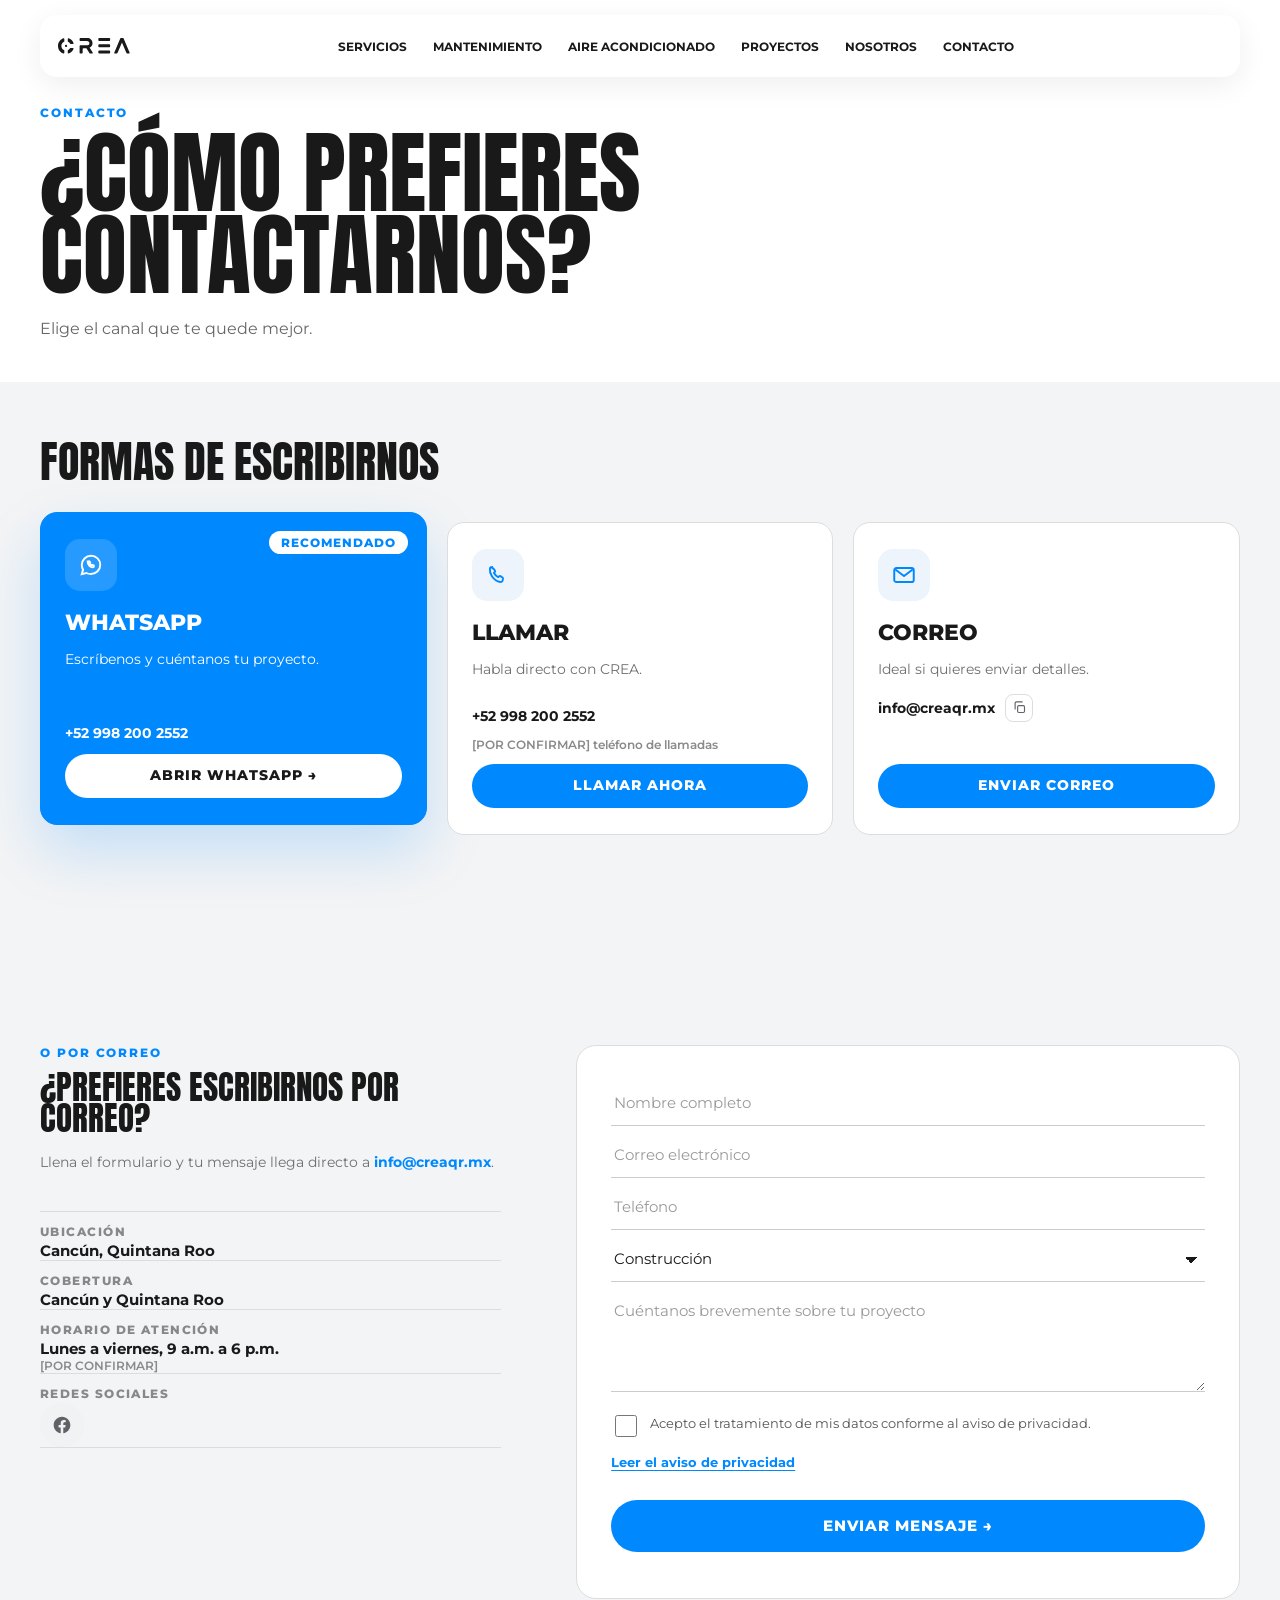
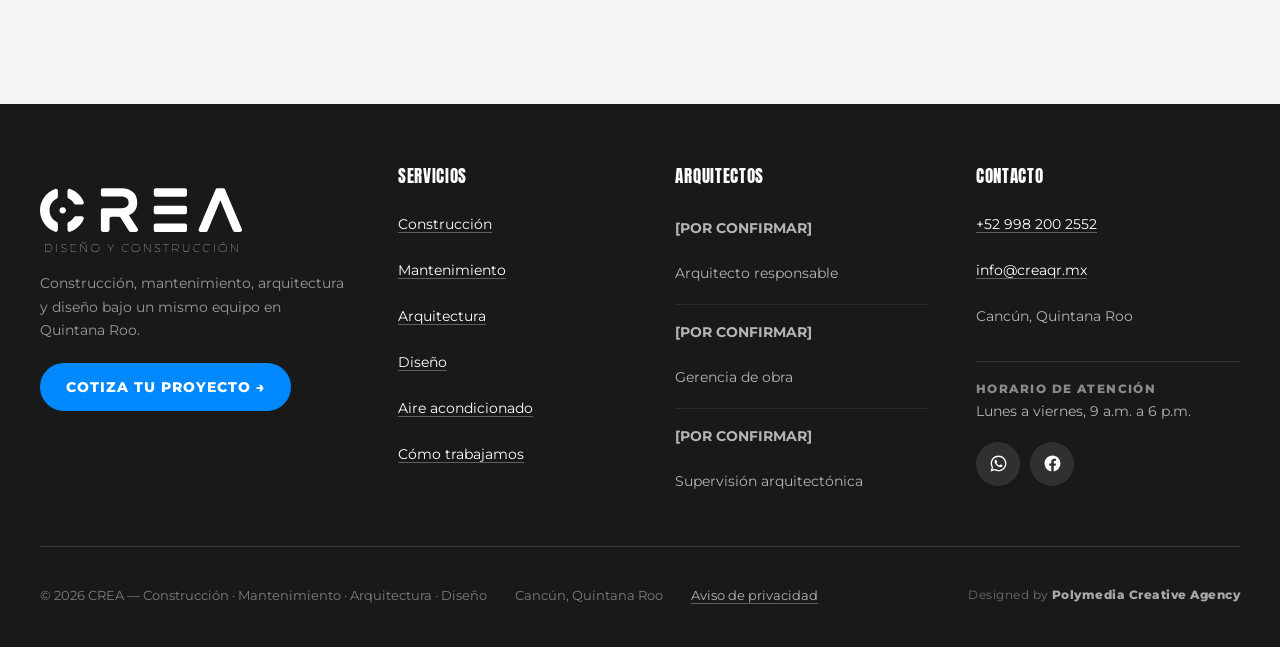
==== contacto/index.html @ 177ae493 "feat: agregar pagina de instalacion de aire acondicionado" ====
<!doctype html>
<html lang="es">
<head>
<meta charset="utf-8">
<meta name="viewport" content="width=device-width,initial-scale=1">
<title>Contacto y cotización | CREA — Cancún, Quintana Roo</title>
<meta name="description" content="Cotiza tu proyecto con CREA en Cancún, Quintana Roo. Escríbenos por WhatsApp, llámanos, mándanos un correo o llena el formulario: construcción, mantenimiento, arquitectura y diseño.">
<link rel="canonical" href="https://creaqr.mx/contacto/">
<meta name="theme-color" content="#0088ff">

<meta property="og:type" content="website">
<meta property="og:locale" content="es_MX">
<meta property="og:site_name" content="CREA">
<meta property="og:url" content="https://creaqr.mx/contacto/">
<meta property="og:title" content="Contacto y cotización | CREA">
<meta property="og:description" content="Escríbenos por WhatsApp, llámanos o mándanos un correo y cotiza tu proyecto en Cancún, Quintana Roo.">
<meta property="og:image" content="https://creaqr.mx/assets/img/og-crea.jpg">
<meta property="og:image:width" content="1200">
<meta property="og:image:height" content="630">
<meta property="og:image:alt" content="Obra ejecutada por CREA en Cancún, Quintana Roo">
<meta name="twitter:card" content="summary_large_image">

<link rel="preconnect" href="https://fonts.googleapis.com">
<link rel="preconnect" href="https://fonts.gstatic.com" crossorigin>
<link rel="stylesheet" href="https://fonts.googleapis.com/css2?family=Montserrat:wght@400;500;600;700;800&family=Anton&display=swap">
<link rel="stylesheet" href="../css/styles.css">
<link rel="icon" href="../assets/Crea_logo_asset-02.svg" type="image/svg+xml">

<script type="application/ld+json">
{
  "@context": "https://schema.org",
  "@type": ["LocalBusiness", "GeneralContractor"],
  "name": "CREA",
  "description": "CREA: construcción, mantenimiento preventivo y correctivo, arquitectura y diseño en Cancún, Quintana Roo.",
  "url": "https://creaqr.mx/contacto/",
  "image": "https://creaqr.mx/assets/img/og-crea.jpg",
  "logo": "https://creaqr.mx/assets/Crea_logo_asset-01.svg",
  "telephone": "+529982002552",
  "email": "info@creaqr.mx",
  "address": {
    "@type": "PostalAddress",
    "addressLocality": "Cancún",
    "addressRegion": "Quintana Roo",
    "addressCountry": "MX"
  },
  "areaServed": [
    { "@type": "State", "name": "Quintana Roo" },
    { "@type": "Place", "name": "Cancún" }
  ],
  "contactPoint": [
    {
      "@type": "ContactPoint",
      "contactType": "sales",
      "telephone": "+529982002552",
      "email": "info@creaqr.mx",
      "availableLanguage": ["es", "en"],
      "areaServed": "MX"
    }
  ]
}
</script>
</head>
<body data-contacto class="page-contacto">

<a class="skip" href="#main">Saltar al contenido</a>

<header>
  <div class="container nav">
    <a class="logo" href="../index.html" aria-label="CREA — inicio">
      <img src="../assets/Crea_logo_asset-01-dark.svg" width="176" height="73" alt="CREA">
    </a>

    <nav class="navlinks" id="navlinks" aria-label="Principal">
      <a href="../index.html#servicios">Servicios</a>
      <a href="../index.html#mantenimiento">Mantenimiento</a>
      <a href="../instalacion-aire-acondicionado-cancun/">Aire acondicionado</a>
      <a href="../index.html#proyectos">Proyectos</a>
      <a href="../index.html#nosotros">Nosotros</a>
      <a href="./" aria-current="page">Contacto</a>
    </nav>

    <div class="nav-actions">
      <button type="button" class="nav-toggle" id="nav-toggle" aria-expanded="false" aria-controls="navlinks">
        <span class="sr-only">Abrir menú</span>
        <span class="nav-toggle-bar" aria-hidden="true"></span>
        <span class="nav-toggle-bar" aria-hidden="true"></span>
        <span class="nav-toggle-bar" aria-hidden="true"></span>
      </button>
    </div>
  </div>
</header>

<main id="main">

  <!-- ============ HERO DE CONTACTO ============ -->
  <section class="section contacto-hero">
    <div class="container contacto-hero-grid">
      <div>
        <div class="eyebrow">Contacto</div>
        <h1 class="display">¿Cómo prefieres contactarnos?</h1>
        <p class="contacto-lead">Elige el canal que te quede mejor.</p>
        <p class="servicio-box" data-servicio-box hidden>
          <span class="servicio-chip" data-servicio-label>Servicio: —</span>
        </p>
      </div>
    </div>
  </section>

  <!-- ============ 4 CANALES ============ -->
  <section class="section contacto-canales">
    <div class="container">
      <h2 class="display contacto-h2">Formas de escribirnos</h2>
      <div class="canales-grid">

        <article class="canal canal--destacado">
          <span class="canal-tag">Recomendado</span>
          <span class="canal-ico" aria-hidden="true">
            <svg viewBox="0 0 24 24" fill="none" stroke="currentColor" stroke-width="1.8" focusable="false"><path d="M12.04 3.5C7.3 3.5 3.5 7.3 3.5 12c0 1.6.42 3.1 1.16 4.4L3.5 20.5l4.2-1.1c1.25.68 2.15.9 4.34.9 4.7 0 8.5-3.8 8.5-8.5S16.75 3.5 12.04 3.5Z"/><path d="M9 9.5c0 2.5 2.5 4.5 4.5 4.5.6 0 1.2-.5 1.2-1.1 0-.2-.1-.4-.3-.5l-1.2-.6c-.2-.1-.4 0-.5.1l-.5.6c-.7-.3-1.3-.9-1.6-1.6l.6-.5c.1-.1.2-.3.1-.5l-.6-1.2c-.1-.2-.3-.3-.5-.3-.6 0-1.1.6-1.1 1.2Z"/></svg>
          </span>
          <h3 class="canal-title">WhatsApp</h3>
          <p class="canal-text">Escríbenos y cuéntanos tu proyecto.</p>
          <p class="canal-meta">+52 998 200 2552</p>
          <a class="btn white canal-btn" href="https://wa.me/5219982002552?text=Hola%2C%20me%20gustar%C3%ADa%20cotizar%20un%20proyecto%20con%20CREA." target="_blank" rel="noopener" data-contacto="whatsapp" data-wa data-track-canal>Abrir WhatsApp →</a>
        </article>

        <article class="canal">
          <span class="canal-ico" aria-hidden="true">
            <svg viewBox="0 0 24 24" fill="none" stroke="currentColor" stroke-width="1.8" focusable="false"><path d="M6.5 4.5c-1 0-1.9.7-2 1.7-.6 4.6 3.2 11 9.6 12.3.9.2 1.9-.4 2.1-1.3l.4-1.6c.1-.5-.1-1-.5-1.3l-1.8-1.2c-.4-.2-.9-.2-1.2.1l-.9.8c-1.6-.9-3-2.3-3.9-3.9l.8-.9c.3-.4.3-.8.1-1.2l-1.2-1.8c-.3-.4-.7-.6-1.2-.5Z"/></svg>
          </span>
          <h3 class="canal-title">Llamar</h3>
          <p class="canal-text">Habla directo con CREA.</p>
          <p class="canal-meta">+52 998 200 2552</p>
          <p class="canal-note">[POR CONFIRMAR] teléfono de llamadas</p>
          <a class="btn blue canal-btn" href="tel:+529982002552" data-contacto="llamar" data-track="contacto_llamar">Llamar ahora</a>
        </article>

        <article class="canal">
          <span class="canal-ico" aria-hidden="true">
            <svg viewBox="0 0 24 24" fill="none" stroke="currentColor" stroke-width="1.8" focusable="false"><rect x="3" y="5.5" width="18" height="13" rx="2"/><path d="m4 7 8 6 8-6"/></svg>
          </span>
          <h3 class="canal-title">Correo</h3>
          <p class="canal-text">Ideal si quieres enviar detalles.</p>
          <p class="canal-meta">
            <a href="mailto:info@creaqr.mx" data-track="email" data-track-pos="contacto-correo">info@creaqr.mx</a>
            <button type="button" class="canal-copy" data-contacto="correo-copiar" aria-label="Copiar correo">
              <svg viewBox="0 0 24 24" fill="none" stroke="currentColor" stroke-width="1.8" aria-hidden="true" focusable="false"><rect x="9" y="9" width="11" height="11" rx="2"/><path d="M5 15V5a2 2 0 0 1 2-2h10"/></svg>
              <span class="sr-only">Copiar correo</span>
            </button>
          </p>
          <p class="canal-copy-status" data-copy-status role="status" aria-live="polite"></p>
          <a class="btn blue canal-btn" href="mailto:info@creaqr.mx" data-contacto="correo" data-mail data-track="contacto_correo" data-track-canal>Enviar correo</a>
        </article>

      </div>
    </div>
  </section>

  <!-- ============ FORMULARIO ============ -->
  <section class="section contacto-form" id="formulario">
    <div class="container contacto-form-grid">
      <div class="contacto-form-copy">
        <div class="eyebrow">O por correo</div>
        <h2 class="form-title">¿Prefieres escribirnos por correo?</h2>
        <p class="form-sub">Llena el formulario y tu mensaje llega directo a <a href="mailto:info@creaqr.mx" data-track="email" data-track-pos="contacto-form">info@creaqr.mx</a>.</p>

        <ul class="contact-data">
          <li>
            <span class="contact-label">Ubicación</span>
            <span>Cancún, Quintana Roo</span>
          </li>
          <li>
            <span class="contact-label">Cobertura</span>
            <span>Cancún y Quintana Roo</span>
          </li>
          <li>
            <span class="contact-label">Horario de atención</span>
            <span>Lunes a viernes, 9 a.m. a 6 p.m. <span class="canal-note">[POR CONFIRMAR]</span></span>
          </li>
          <li>
            <span class="contact-label">Redes sociales</span>
            <a class="contact-fb" href="https://www.facebook.com/CREAQR.MX/" target="_blank" rel="noopener" data-track="facebook" data-track-pos="contacto-facebook" aria-label="Facebook de CREA">
              <svg viewBox="0 0 24 24" aria-hidden="true" focusable="false" fill="currentColor"><path d="M22 12.06C22 6.5 17.52 2 12 2S2 6.5 2 12.06c0 5.02 3.66 9.18 8.44 9.94v-7.03H7.9v-2.91h2.54V9.85c0-2.51 1.49-3.9 3.77-3.9 1.09 0 2.24.2 2.24.2v2.46h-1.26c-1.24 0-1.63.78-1.63 1.57v1.89h2.78l-.45 2.91h-2.33V22c4.78-.76 8.44-4.92 8.44-9.94Z"/></svg>
              <span class="sr-only">Facebook de CREA</span>
            </a>
          </li>
        </ul>
      </div>

      <div class="form-wrap">
        <!--
          FORMULARIO — Web3Forms.
          1) Crear el formulario en https://web3forms.com y pegar la access key en el campo
             hidden "access_key" de más abajo (y en WEB3FORMS_ACCESS_KEY de js/main.js).
          2) El destino del envío es info@creaqr.mx, configurado en Web3Forms.
          Mientras la key sea "POR_CONFIGURAR" el script NO simula el envío: muestra error y
          ofrece WhatsApp como vía alterna.
        -->
        <form class="form" id="form-contacto" action="https://api.web3forms.com/submit" method="post" novalidate>
          <input type="hidden" name="access_key" value="POR_CONFIGURAR">
          <input type="hidden" name="subject" value="Nuevo mensaje desde creaqr.mx">
          <input type="hidden" name="from_name" value="CREA — sitio web">
          <input type="hidden" name="replyto" value="noreply@web3forms.com">
      <input type="hidden" name="tipo" value="" data-tipo-field>
      <input type="hidden" name="sector" value="" data-sector-field>
      <input type="hidden" name="paquete" value="" data-paquete-field>
          <input type="hidden" name="utm_source" value="" data-utm="utm_source">
          <input type="hidden" name="utm_medium" value="" data-utm="utm_medium">
          <input type="hidden" name="utm_campaign" value="" data-utm="utm_campaign">
          <input type="hidden" name="utm_content" value="" data-utm="utm_content">
          <input type="hidden" name="utm_term" value="" data-utm="utm_term">
          <input type="hidden" name="fbclid" value="" data-utm="fbclid">
          <input type="hidden" name="gclid" value="" data-utm="gclid">

          <div class="field">
            <label for="f-nombre">Nombre completo</label>
            <input id="f-nombre" name="nombre" type="text" required autocomplete="name" placeholder="Nombre completo">
          </div>

          <div class="field">
            <label for="f-correo">Correo electrónico</label>
            <input id="f-correo" name="correo" type="email" required autocomplete="email" placeholder="Correo electrónico">
          </div>

          <div class="field">
            <label for="f-telefono">Teléfono <span class="opt">(opcional)</span></label>
            <input id="f-telefono" name="telefono" type="tel" autocomplete="tel" placeholder="Teléfono">
          </div>

          <div class="field">
            <label for="f-tipo">Tipo de proyecto</label>
            <select id="f-tipo" name="tipo_proyecto">
              <option value="Construcción">Construcción</option>
              <option value="Mantenimiento">Mantenimiento</option>
              <option value="Arquitectura">Arquitectura</option>
              <option value="Diseño">Diseño</option>
              <option value="Otro">Otro</option>
            </select>
          </div>

          <div class="field">
            <label for="f-mensaje">Cuéntanos brevemente sobre tu proyecto</label>
            <textarea id="f-mensaje" name="mensaje" placeholder="Cuéntanos brevemente sobre tu proyecto"></textarea>
          </div>

          <div class="hp" aria-hidden="true">
            <label for="f-hp">No llenes este campo</label>
            <input id="f-hp" name="botcheck" type="text" tabindex="-1" autocomplete="off">
          </div>

          <div class="check-row">
            <label class="check" for="f-privacidad">
              <input id="f-privacidad" name="privacidad" type="checkbox" required>
              <span>Acepto el tratamiento de mis datos conforme al aviso de privacidad.</span>
            </label>
            <a class="check-link" href="../privacidad.html" target="_blank" rel="noopener">Leer el aviso de privacidad</a>
          </div>

          <button class="btn blue form-send" type="submit">Enviar mensaje →</button>

          <p class="form-status" id="form-status" role="status" aria-live="polite"></p>
        </form>
      </div>
    </div>
  </section>

</main>

<footer>
  <div class="container">
    <div class="foot">
      <div class="foot-brand">
        <img src="../assets/Crea_logo_asset-01.svg" width="176" height="73" loading="lazy" decoding="async" alt="CREA">
        <p class="foot-tagline">Construcción, mantenimiento, arquitectura y diseño bajo un mismo equipo en Quintana Roo.</p>
        <a class="btn blue foot-cta" href="https://wa.me/5219982002552?text=Hola%2C%20me%20gustar%C3%ADa%20cotizar%20un%20proyecto%20con%20CREA." target="_blank" rel="noopener" data-track="whatsapp" data-track-pos="footer-contacto">Cotiza tu proyecto →</a>
      </div>

      <nav class="foot-col" aria-labelledby="foot-serv">
        <h2 class="foot-h" id="foot-serv">Servicios</h2>
        <ul class="foot-list">
          <li><a href="../index.html#servicios">Construcción</a></li>
          <li><a href="../index.html#mantenimiento">Mantenimiento</a></li>
          <li><a href="../index.html#servicios">Arquitectura</a></li>
          <li><a href="../index.html#servicios">Diseño</a></li>
          <li><a href="../instalacion-aire-acondicionado-cancun/">Aire acondicionado</a></li>
          <li><a href="../index.html#proceso">Cómo trabajamos</a></li>
        </ul>
      </nav>

      <nav class="foot-col" aria-labelledby="foot-arch">
        <h2 class="foot-h" id="foot-arch">Arquitectos</h2>
        <ul class="foot-list">
          <li><span class="foot-name">[POR CONFIRMAR]</span><span class="foot-role">Arquitecto responsable</span></li>
          <li><span class="foot-name">[POR CONFIRMAR]</span><span class="foot-role">Gerencia de obra</span></li>
          <li><span class="foot-name">[POR CONFIRMAR]</span><span class="foot-role">Supervisión arquitectónica</span></li>
        </ul>
      </nav>

      <div class="foot-col">
        <h2 class="foot-h">Contacto</h2>
        <ul class="foot-list">
          <li>
            <a href="https://wa.me/5219982002552" target="_blank" rel="noopener" data-track="whatsapp" data-track-pos="footer-contacto">+52 998 200 2552</a>
          </li>
          <li>
            <a href="mailto:info@creaqr.mx" data-track="email" data-track-pos="footer-contacto">info@creaqr.mx</a>
          </li>
          <li><span class="foot-muted">Cancún, Quintana Roo</span></li>
        </ul>
        <p class="foot-hours"><span class="foot-hours-label">Horario de atención</span>Lunes a viernes, 9 a.m. a 6 p.m.</p>
        <div class="foot-socials">
          <a class="foot-ic" href="https://wa.me/5219982002552" target="_blank" rel="noopener" data-track="whatsapp" data-track-pos="footer-contacto-whatsapp" aria-label="Escríbenos por WhatsApp">
            <svg viewBox="0 0 24 24" aria-hidden="true" focusable="false" fill="currentColor"><path d="M12.04 2C6.58 2 2.13 6.45 2.13 11.91c0 1.75.46 3.46 1.32 4.96L2 22l5.25-1.38c1.45.79 3.08 1.21 4.79 1.21 5.46 0 9.91-4.45 9.91-9.91S17.5 2 12.04 2m0 18.15c-1.48 0-2.93-.4-4.2-1.15l-.3-.18-3.12.82.83-3.04-.2-.31a8.2 8.2 0 0 1-1.26-4.38c0-4.54 3.7-8.23 8.25-8.23s8.25 3.69 8.25 8.23-3.7 8.24-8.25 8.24m4.52-6.16c-.25-.12-1.47-.72-1.69-.81-.23-.08-.39-.12-.56.13-.16.24-.64.8-.79.97-.14.16-.29.19-.54.06-.25-.12-1.05-.39-1.99-1.23-.74-.66-1.23-1.47-1.38-1.72-.14-.25-.01-.38.11-.5.11-.11.25-.29.37-.43.12-.15.17-.25.25-.41.08-.17.04-.31-.02-.43-.06-.12-.56-1.35-.77-1.85-.2-.48-.4-.42-.56-.43h-.47c-.17 0-.43.06-.66.31s-.86.85-.86 2.06.88 2.39 1 2.55c.13.17 1.74 2.65 4.21 3.72.59.25 1.05.4 1.4.52.59.19 1.13.16 1.55.1.47-.07 1.47-.6 1.68-1.18.2-.58.2-1.08.15-1.18-.06-.11-.23-.17-.48-.29"/></svg>
          </a>
          <a class="foot-ic" href="https://www.facebook.com/CREAQR.MX/" target="_blank" rel="noopener" data-track="facebook" data-track-pos="footer-contacto-facebook" aria-label="Facebook de CREA">
            <svg viewBox="0 0 24 24" aria-hidden="true" focusable="false" fill="currentColor"><path d="M22 12.06C22 6.5 17.52 2 12 2S2 6.5 2 12.06c0 5.02 3.66 9.18 8.44 9.94v-7.03H7.9v-2.91h2.54V9.85c0-2.51 1.49-3.9 3.77-3.9 1.09 0 2.24.2 2.24.2v2.46h-1.26c-1.24 0-1.63.78-1.63 1.57v1.89h2.78l-.45 2.91h-2.33V22c4.78-.76 8.44-4.92 8.44-9.94Z"/></svg>
          </a>
        </div>
      </div>
    </div>

    <div class="foot-bottom">
      <p class="foot-copy">© 2026 CREA — Construcción · Mantenimiento · Arquitectura · Diseño</p>
      <p class="foot-copy">Cancún, Quintana Roo</p>
      <p class="foot-copy"><a class="foot-legal" href="../privacidad.html">Aviso de privacidad</a></p>
      <p class="foot-credit">Designed by <strong>Polymedia Creative Agency</strong></p>
    </div>
  </div>
</footer>

<script src="../js/main.js" defer></script>
</body>
</html>
---- css/styles.css ----
/* ==========================================================================
   CREA — hoja de estilo única (sin build)
   Activos visuales tomados de REFERENCIAS/styles.css: color, tipografía,
   rejilla fina, bloque isométrico, iconos outline, círculos numerados,
   botones pill, tarjetas redondeadas y alternancia de fondos.
   Estructura, orden de secciones y copy: AGENTS.md.
   ========================================================================== */

/* ---------- 1. Tokens y base ---------- */

:root {
  --blue: #0088ff;
  --black: #191919;
  --soft: #f3f4f5;
  --line: #ddd;
  --r: 20px;
  --rs: 17px;
  --nav-h: 62px;
}

* {
  box-sizing: border-box;
}

html {
  scroll-behavior: smooth;
  scroll-padding-top: 104px;
}

body {
  margin: 0;
  color: var(--black);
  font-family: Montserrat, Arial, sans-serif;
  -webkit-font-smoothing: antialiased;
}

a {
  text-decoration: none;
  color: inherit;
}

img {
  max-width: 100%;
}

:focus-visible {
  outline: 3px solid currentColor;
  outline-offset: 3px;
}

.skip {
  position: absolute;
  left: -9999px;
  top: 0;
  z-index: 100;
  background: var(--black);
  color: #fff;
  padding: 14px 20px;
  border-radius: 0 0 999px 0;
  font-size: 14px;
  font-weight: 700;
}

.skip:focus {
  left: 0;
}

.sr-only {
  position: absolute;
  width: 1px;
  height: 1px;
  padding: 0;
  margin: -1px;
  overflow: hidden;
  clip: rect(0 0 0 0);
  white-space: nowrap;
  border: 0;
}

.container {
  width: min(1200px, calc(100% - 40px));
  margin: auto;
}

.display {
  font-family: Anton, Impact, sans-serif;
  text-transform: uppercase;
  font-weight: 400;
  line-height: .92;
}

.eyebrow {
  font-size: 12px;
  font-weight: 800;
  letter-spacing: .16em;
  text-transform: uppercase;
  color: var(--blue);
}

.section-note {
  margin: 26px 0 0;
  font-size: 12px;
  line-height: 1.6;
  color: #6d6d6d;
}

.section-note strong {
  color: var(--black);
}

/* ---------- 2. Botones ---------- */

.btn {
  display: inline-flex;
  align-items: center;
  justify-content: center;
  gap: 8px;
  min-height: 44px;
  padding: 13px 24px;
  border: 0;
  border-radius: 999px;
  font-family: inherit;
  font-size: 14px;
  font-weight: 800;
  text-transform: uppercase;
  letter-spacing: .07em;
  line-height: 1.2;
  text-align: center;
  cursor: pointer;
}

.blue {
  background: var(--blue);
  color: #fff;
}

.dark {
  background: var(--black);
  color: #fff;
}

.white {
  background: #fff;
  color: var(--black);
}

.btn-outline {
  border: 1px solid var(--black);
  background: transparent;
  color: var(--black);
}

.btn-outline:hover {
  background: var(--black);
  color: #fff;
}

/* ---------- 3. Header fijo ---------- */

header {
  position: fixed;
  top: 0;
  left: 0;
  right: 0;
  z-index: 50;
  padding: 15px 0;
}

.nav {
  height: var(--nav-h);
  background: #fff;
  border-radius: var(--rs);
  padding: 0 18px;
  display: flex;
  align-items: center;
  justify-content: space-between;
  gap: 16px;
  box-shadow: 0 8px 30px #0001;
}

.logo {
  display: inline-flex;
  align-items: center;
  flex: 0 0 auto;
  min-height: 44px;
}

.logo img {
  width: auto;
  height: 30px;
  display: block;
}

.navlinks {
  display: flex;
  gap: 26px;
  font-size: 12px;
  font-weight: 700;
  text-transform: uppercase;
}

.navlinks a {
  display: inline-flex;
  align-items: center;
  min-height: 44px;
}

.nav-actions {
  display: flex;
  align-items: center;
  gap: 10px;
  flex: 0 0 auto;
}

.nav-wa {
  display: none;
  align-items: center;
  gap: 8px;
  min-height: 44px;
  padding: 0 16px;
  border-radius: 999px;
  background: var(--blue);
  color: #fff;
  font-size: 13px;
  font-weight: 800;
  text-transform: uppercase;
  letter-spacing: .05em;
}

.nav-toggle {
  display: none;
  flex-direction: column;
  justify-content: center;
  gap: 5px;
  width: 44px;
  height: 44px;
  padding: 0 9px;
  border: 1px solid var(--line);
  border-radius: 12px;
  background: #fff;
  cursor: pointer;
}

.nav-toggle-bar {
  display: block;
  height: 2px;
  width: 100%;
  border-radius: 2px;
  background: var(--black);
  transition: transform .18s ease, opacity .18s ease;
}

.nav-toggle[aria-expanded="true"] .nav-toggle-bar:nth-child(2) {
  transform: translateY(7px) rotate(45deg);
}

.nav-toggle[aria-expanded="true"] .nav-toggle-bar:nth-child(3) {
  opacity: 0;
}

.nav-toggle[aria-expanded="true"] .nav-toggle-bar:nth-child(4) {
  transform: translateY(-7px) rotate(-45deg);
}

/* ---------- 4. Hero ---------- */

.hero {
  background: var(--blue);
  color: #fff;
  padding: 150px 0 90px;
  min-height: clamp(620px, 70vh, 720px);
  position: relative;
  overflow: hidden;
  display: flex;
  align-items: center;
}

.hero:before {
  content: "";
  position: absolute;
  inset: 0;
  background-image:
    linear-gradient(#fff2 1px, transparent 1px),
    linear-gradient(90deg, #fff2 1px, transparent 1px);
  background-size: 42px 42px;
}

/* Texto a la izquierda, video a su derecha: ambos en flujo normal, sin solaparse. */
.hero-grid {
  position: relative;
  z-index: 2;
  display: grid;
  grid-template-columns: minmax(0, 1.05fr) minmax(0, .95fr);
  gap: clamp(40px, 5vw, 64px);
  align-items: center;
  width: min(1200px, calc(100% - 40px));
  margin: 0 auto;
}

.hero-content {
  position: relative;
  z-index: 2;
  min-width: 0;
}

.hero-media {
  position: relative;
  z-index: 1;
  width: 100%;
  height: clamp(340px, 42vw, 540px);
  border-radius: var(--r);
  overflow: hidden;
  background: var(--black);
  box-shadow: 0 40px 120px -40px rgba(0, 0, 0, .45);
}

/* Duotono azul suave: el clip es casi monocromo y la marca es --blue. */
.hero-media:after {
  content: "";
  position: absolute;
  inset: 0;
  z-index: 1;
  pointer-events: none;
  background:
    radial-gradient(120% 120% at 70% 30%,
      color-mix(in srgb, var(--blue) 26%, transparent) 0%,
      color-mix(in srgb, var(--blue) 42%, transparent) 70%,
      rgba(0, 0, 0, .16) 100%);
  mix-blend-mode: screen;
  opacity: .92;
}

.hero-video {
  display: block;
  width: 100%;
  height: 100%;
  object-fit: cover;
  transform: scale(1.01);
}

.hero-media-btn {
  position: absolute;
  right: 14px;
  bottom: 14px;
  z-index: 2;
  display: inline-flex;
  align-items: center;
  justify-content: center;
  width: 44px;
  height: 44px;
  padding: 0;
  border-radius: 999px;
  border: 1px solid #ffffff4d;
  background: rgba(25, 25, 25, .52);
  color: #fff;
  cursor: pointer;
  transition: transform .15s ease, background .15s ease, border-color .15s ease;
}

.hero-media-btn:hover {
  background: rgba(25, 25, 25, .68);
  border-color: #ffffff6b;
}

.hero-media-btn:active {
  transform: scale(.985);
}

.hero-media-btn:focus-visible {
  outline: 2px solid #fff;
  outline-offset: 2px;
}

.hero-media-btn .ico-play {
  display: none;
}

.hero-media-btn[aria-pressed="true"] .ico-pause {
  display: block;
}

.hero-media-btn[aria-pressed="true"] .ico-play {
  display: none;
}

.hero-media-btn[aria-pressed="false"] .ico-pause {
  display: none;
}

.hero-media-btn[aria-pressed="false"] .ico-play {
  display: block;
}

.hero .eyebrow {
  color: #fff;
}

.hero h1 {
  font-size: clamp(40px, 4.4vw, 64px);
  margin: 18px 0 22px;
}

.hero p {
  max-width: 480px;
  line-height: 1.6;
  font-size: 17px;
  font-weight: 500;
}

.actions {
  display: flex;
  gap: 10px;
  flex-wrap: wrap;
  margin-top: 28px;
}

.hero-link {
  border: 1px solid #ffffff8c;
  color: #fff;
  background: transparent;
}

.hero-link:hover {
  background: #ffffff21;
}

/* ---------- 5. Barra de confianza ---------- */

.clients {
  background: var(--soft);
  padding: 78px 0 84px;
}

.clients-title {
  font-size: clamp(32px, 3.4vw, 48px);
  margin: 0;
  max-width: 700px;
}

.clients-head {
  display: flex;
  align-items: flex-end;
  justify-content: space-between;
  gap: 24px;
}

.marquee-ctrl {
  display: flex;
  gap: 8px;
  flex: 0 0 auto;
}

.marquee-btn {
  width: 44px;
  height: 44px;
  min-height: 44px;
  padding: 0;
  display: inline-grid;
  place-items: center;
  background: #fff;
  border: 1px solid var(--line);
  border-radius: 999px;
  cursor: pointer;
  transition: border-color .2s, background .2s, transform .2s;
}

.marquee-btn:hover {
  border-color: var(--blue);
  background: #f0f6ff;
}

.marquee-btn:active {
  transform: scale(.94);
}

.marquee-ico {
  width: 20px;
  height: 20px;
  fill: var(--blue);
  stroke: none;
}

.marquee-ico .ico-arrow {
  fill: none;
  stroke: var(--blue);
  stroke-width: 2.4;
  stroke-linecap: round;
  stroke-linejoin: round;
}

.marquee-btn[data-marquee-toggle] .ico-play {
  display: none;
}

.marquee-btn[aria-pressed='true'] .ico-pause {
  display: none;
}

.marquee-btn[aria-pressed='true'] .ico-play {
  display: block;
}

/* ---------- Banda de logos: carrusel infinito ---------- */

.marquee {
  --cell: min(196px, calc((100vw - 48px) / 7));
  --cell-gap: 8px;
  margin-top: 40px;
}

.marquee-viewport {
  overflow: hidden;
  cursor: grab;
  touch-action: pan-y;
  -webkit-mask-image: linear-gradient(90deg, transparent, #000 5%, #000 95%, transparent);
  mask-image: linear-gradient(90deg, transparent, #000 5%, #000 95%, transparent);
}

[data-marquee].is-dragging .marquee-viewport {
  cursor: grabbing;
}

.marquee-track {
  display: flex;
  gap: var(--cell-gap);
  width: max-content;
  will-change: transform;
}

.marquee-group {
  display: flex;
  gap: var(--cell-gap);
  margin: 0;
  padding: 0;
  list-style: none;
}

.client {
  flex: 0 0 var(--cell);
  height: 68px;
  padding: 12px 14px;
  background: #fff;
  border: 1px solid var(--line);
  border-radius: 12px;
  display: grid;
  place-items: center;
}

.client img {
  max-width: 100%;
  max-height: 42px;
  width: auto;
  height: auto;
  object-fit: contain;
  pointer-events: none;
}

/* ---------- 6. Secciones ---------- */

.section {
  padding: 105px 0;
}

.head {
  display: flex;
  justify-content: space-between;
  gap: 50px;
  align-items: end;
  margin-bottom: 52px;
}

.head h2 {
  font-size: clamp(44px, 5.4vw, 74px);
  margin: 12px 0 0;
  max-width: 760px;
}

.head p {
  max-width: 380px;
  color: #666;
  font-size: 14px;
  line-height: 1.7;
  margin: 0;
}

/* ---------- 7b. Mantenimiento ---------- */

.mantenimiento {
  background: var(--soft);
}

.sectores-grid {
  display: grid;
  grid-template-columns: repeat(3, 1fr);
  gap: 20px;
  margin-bottom: 44px;
}

.sector-card {
  display: flex;
  flex-direction: column;
  align-items: center;
  text-align: center;
  background: #fff;
  border: 1px solid var(--line);
  border-radius: var(--r);
  padding: 30px;
}

.sector-icon {
  width: 60px;
  height: 60px;
  display: grid;
  place-items: center;
  border: 1px solid var(--blue);
  border-radius: 16px;
  color: var(--blue);
  flex: 0 0 auto;
}

.sector-icon svg {
  width: 30px;
  height: 30px;
  display: block;
}

.sector-line {
  width: 56px;
  height: 2px;
  background: var(--blue);
  margin: 24px 0 20px;
}

.sector-card h3 {
  font-size: 22px;
  margin: 0 0 10px;
  font-weight: 800;
  text-transform: uppercase;
  letter-spacing: .02em;
}

.sector-card p {
  margin: 0;
  color: #6f6f6f;
  font-size: 14px;
  line-height: 1.7;
}

.sectores-cta {
  display: flex;
  justify-content: center;
  margin: 0 0 44px;
}

.mantenimiento-areas {
  margin-bottom: 44px;
}

.area-chips {
  display: flex;
  flex-wrap: wrap;
  gap: 10px;
  margin-top: 16px;
}

.chip {
  display: inline-flex;
  align-items: center;
  min-height: 40px;
  padding: 8px 16px;
  background: #fff;
  border: 1px solid var(--line);
  border-radius: 999px;
  font-size: 13px;
  font-weight: 600;
}

.chip--muted {
  color: #6f6f6f;
}

.mantenimiento-banner {
  position: relative;
  overflow: hidden;
  display: flex;
  flex-wrap: wrap;
  align-items: center;
  justify-content: space-between;
  gap: 28px;
  background: var(--black);
  border-radius: var(--r);
  padding: 44px 46px;
  margin-bottom: 18px;
}

.mantenimiento-banner:before {
  content: "";
  position: absolute;
  inset: 0;
  background-image:
    linear-gradient(#0088ff2e 1px, transparent 1px),
    linear-gradient(90deg, #0088ff2e 1px, transparent 1px);
  background-size: 34px 34px;
}

.mantenimiento-banner-txt {
  position: relative;
  z-index: 1;
  margin: 0;
  flex: 1 1 380px;
  font-family: Anton, Impact, sans-serif;
  color: #fff;
  text-transform: uppercase;
  line-height: .98;
  font-weight: 400;
  font-size: clamp(28px, 3.4vw, 46px);
  max-width: 620px;
}

.mantenimiento-banner-txt span {
  color: var(--blue);
}

.mantenimiento-banner .btn {
  position: relative;
  z-index: 1;
  flex: 0 0 auto;
}

.mantenimiento-note {
  margin: 0;
  font-size: 12px;
  color: #6f6f6f;
  line-height: 1.6;
}

.services-grid {
  display: grid;
  grid-template-columns: repeat(6, 1fr);
  gap: 13px;
}

/* 5 tarjetas: 3 arriba y 2 abajo, centradas. */
.services-grid > .card {
  grid-column: span 2;
}

.services-grid > .card:nth-child(4) {
  grid-column: 2 / span 2;
}

.services-grid > .card:nth-child(5) {
  grid-column: 4 / span 2;
}

.cards {
  display: grid;
  grid-template-columns: repeat(3, 1fr);
  gap: 13px;
}

.card {
  display: flex;
  flex-direction: column;
  background: #fff;
  border: 1px solid var(--line);
  border-radius: var(--rs);
  padding: 26px;
  min-height: 420px;
}

.card--featured {
  background: var(--blue);
  border-color: var(--blue);
  color: #fff;
}

.card--featured .eyebrow {
  color: #fff;
}

.card--featured .icon {
  border-color: rgba(255,255,255,.7);
  color: #fff;
}

.card--featured .card-benefit {
  color: #fff;
  border-bottom-color: rgba(255,255,255,.35);
}

.card--featured ul {
  color: #fff;
}

.card--featured li {
  color: #fff;
}

.card--featured li::before {
  background: #fff;
}

.card--featured .card-cta {
  color: #fff;
}

.card--featured .card-cta:hover {
  border-bottom-color: #fff;
}

.card-cta--light {
  color: #fff;
}

.card-cta--light:hover {
  border-bottom-color: #fff;
}

.eyebrow--light {
  color: #fff;
}

.icon--light {
  border-color: rgba(255,255,255,.7);
  color: #fff;
}

.icon {
  width: 56px;
  height: 56px;
  display: grid;
  place-items: center;
  border: 1px solid var(--blue);
  border-radius: 14px;
  margin: 40px 0 20px;
  color: var(--blue);
  flex: 0 0 auto;
}

.icon svg {
  width: 26px;
  height: 26px;
  display: block;
}

.card h3 {
  font-size: 23px;
  margin: 0 0 10px;
  font-weight: 800;
  text-transform: uppercase;
  letter-spacing: .01em;
}

.card-benefit {
  margin: 0 0 18px;
  font-size: 15px;
  font-weight: 600;
  line-height: 1.5;
  color: var(--black);
  padding-bottom: 18px;
  border-bottom: 1px solid var(--line);
}

.card ul {
  flex: 1 1 auto;
  padding: 0;
  margin: 0;
  list-style: none;
  color: #6f6f6f;
  font-size: 14px;
  line-height: 1.85;
}

.card li::before {
  content: "";
  display: inline-block;
  width: 5px;
  height: 5px;
  margin: 0 10px 2px 0;
  border-radius: 50%;
  background: var(--blue);
}

.card-cta {
  display: inline-flex;
  align-items: center;
  gap: 8px;
  align-self: flex-start;
  min-height: 44px;
  margin-top: 22px;
  color: var(--blue);
  font-size: 14px;
  font-weight: 800;
  text-transform: uppercase;
  letter-spacing: .07em;
  border-bottom: 2px solid transparent;
}

.card-cta:hover {
  border-bottom-color: var(--blue);
}

/* ---------- 8. Proceso ---------- */

.proceso {
  background: var(--black);
  color: #fff;
  position: relative;
  overflow: hidden;
}

.proceso:before {
  content: "";
  position: absolute;
  inset: 0;
  background-image:
    linear-gradient(#0088ff24 1px, transparent 1px),
    linear-gradient(90deg, #0088ff24 1px, transparent 1px);
  background-size: 34px 34px;
}

.proceso .container {
  position: relative;
  z-index: 1;
}

.proceso .eyebrow {
  color: var(--blue);
}

.proceso-grid {
  display: grid;
  grid-template-columns: 1.05fr .95fr;
  gap: 70px;
  align-items: center;
}

.proceso h2 {
  font-size: clamp(44px, 5.4vw, 74px);
  margin: 12px 0 0;
  max-width: 620px;
}

.proceso-lead {
  max-width: 520px;
  margin: 20px 0 0;
  color: #b6b6b6;
  font-size: 15px;
  line-height: 1.7;
}

.steps {
  list-style: none;
  margin: 38px 0 0;
  padding: 0;
}

.step {
  display: grid;
  grid-template-columns: 46px 1fr;
  gap: 18px;
  padding: 20px 0;
  border-top: 1px solid #ffffff21;
}

.step:first-child {
  border-top: 0;
}

.step-num {
  width: 44px;
  height: 44px;
  border: 1px solid var(--blue);
  border-radius: 50%;
  display: grid;
  place-items: center;
  font-size: 13px;
  font-weight: 800;
  color: #fff;
}

.step h3 {
  margin: 3px 0 6px;
  font-size: 15px;
  font-weight: 800;
  text-transform: uppercase;
  letter-spacing: .1em;
}

.step p {
  margin: 0;
  color: #c0c0c0;
  font-size: 14px;
  line-height: 1.6;
}

/* Foto de stock en lugar del bloque isométrico. */
.proceso-media {
  margin: 0;
  position: relative;
  border-radius: var(--r);
  overflow: hidden;
  background: #101010;
  border: 1px solid #2b2b2b;
}

.proceso-media img {
  display: block;
  width: 100%;
  height: clamp(320px, 42vw, 520px);
  object-fit: cover;
}

/* ---------- 9. Portafolio ---------- */

.proyectos {
  background: var(--soft);
}

.projects {
  display: grid;
  grid-template-columns: 1.25fr .75fr .75fr;
  gap: 13px;
}

.project {
  margin: 0;
  position: relative;
  height: 320px;
  border-radius: var(--r);
  overflow: hidden;
}

.project-btn {
  display: block;
  width: 100%;
  height: 100%;
  padding: 0;
  border: 0;
  background: none;
  cursor: zoom-in;
  border-radius: 0;
}

.project-btn img {
  width: 100%;
  height: 100%;
  object-fit: cover;
  display: block;
}

.project-btn:focus-visible {
  outline-offset: -4px;
}

.projects--featured .project:first-child {
  height: 500px;
  grid-row: span 2;
}

.projects--featured .project:last-child {
  grid-column: 2 / 4;
}

.project-name {
  position: absolute;
  left: 14px;
  bottom: 14px;
  z-index: 2;
  margin: 0;
  padding: 8px 13px;
  border-radius: 999px;
  background: #000000b3;
  color: #fff;
  font-size: 12px;
  font-weight: 700;
  pointer-events: none;
}

.projects-toggle {
  display: flex;
  justify-content: center;
  margin-top: 34px;
}

.projects-gallery {
  margin-top: 13px;
}

.projects-gallery[hidden] {
  display: none;
}

/* ---------- 10. Nosotros ---------- */

.nosotros {
  background: #fff;
}

.about {
  display: grid;
  grid-template-columns: 1fr 1fr;
  gap: 18px;
}

.about-img {
  height: 560px;
  border-radius: var(--r);
  overflow: hidden;
}

.about-img img {
  width: 100%;
  height: 100%;
  object-fit: cover;
  display: block;
}

.about-copy {
  border: 1px solid var(--line);
  border-radius: var(--r);
  padding: 40px;
  background-color: var(--soft);
  background-image:
    linear-gradient(#1919190f 1px, transparent 1px),
    linear-gradient(90deg, #1919190f 1px, transparent 1px);
  background-size: 30px 30px;
}

.about-title {
  font-size: clamp(34px, 3.4vw, 48px);
  margin: 14px 0 18px;
  max-width: 520px;
}

.about-copy p {
  color: #5f5f5f;
  font-size: 14px;
  line-height: 1.7;
  margin: 0;
}

.about-note {
  margin-top: 16px !important;
  padding: 12px 14px;
  border-radius: 12px;
  background: #fff;
  border: 1px solid var(--line);
  font-size: 13px !important;
  color: #6d6d6d !important;
}

.about-note strong {
  color: var(--black);
}

.points {
  margin-top: 28px;
}

.point {
  display: grid;
  grid-template-columns: 34px 1fr;
  gap: 14px;
  margin: 16px 0;
}

.point-num {
  border: 1px solid var(--blue);
  color: var(--blue);
  border-radius: 50%;
  width: 32px;
  height: 32px;
  display: grid;
  place-items: center;
  font-size: 12px;
  font-weight: 800;
}

.point h3 {
  margin: 4px 0 0;
  font-size: 14px;
  font-weight: 800;
  text-transform: uppercase;
  letter-spacing: .06em;
}

.point p {
  margin: 4px 0 0;
  font-size: 14px;
  color: #5f5f5f;
  line-height: 1.55;
}

/* ---------- 11. Contacto ---------- */

.contact {
  background: var(--soft);
}

.contact-grid {
  display: grid;
  grid-template-columns: .82fr 1.18fr;
  gap: 75px;
  align-items: start;
}

.contact h2 {
  font-size: clamp(44px, 5vw, 66px);
  margin: 12px 0 18px;
}

.contact-copy p {
  color: #6d6d6d;
  font-size: 15px;
  line-height: 1.7;
  max-width: 420px;
  margin: 0;
}

.contact-cta {
  margin-top: 26px;
  min-height: 56px;
  padding: 16px 30px;
  font-size: 15px;
}

.contact-data {
  list-style: none;
  margin: 36px 0 0;
  padding: 0;
  border-top: 1px solid var(--line);
}

.contact-data li {
  display: flex;
  flex-wrap: wrap;
  align-items: center;
  gap: 2px 14px;
  min-height: 44px;
  border-bottom: 1px solid var(--line);
  font-size: 15px;
  font-weight: 700;
}

.contact-label {
  width: 100%;
  padding: 12px 0 0;
  font-size: 12px;
  font-weight: 800;
  letter-spacing: .12em;
  text-transform: uppercase;
  color: #888;
}

.contact-data a {
  text-decoration: underline;
  text-underline-offset: 3px;
  display: inline-flex;
  align-items: center;
  min-height: 44px;
}

/* Facebook: ícono solo, en círculo. No compite con los CTA. */
.contact-data a.contact-fb {
  width: 44px;
  min-height: 44px;
  height: 44px;
  flex: 0 0 auto;
  border-radius: 999px;
  background: #f1f2f3;
  color: #5f6368;
  text-decoration: none;
  justify-content: center;
  transition: background .15s ease, color .15s ease, transform .15s ease;
}

.contact-fb svg {
  width: 20px;
  height: 20px;
  display: block;
}

.contact-data a.contact-fb:hover {
  background: #e6e8ea;
  color: #3c4043;
}

.contact-data a.contact-fb:active {
  transform: scale(.96);
}

.contact-data a.contact-fb:focus-visible {
  outline: 2px solid var(--blue);
  outline-offset: 3px;
}

/* ---------- 12. Formulario ---------- */

.form-wrap {
  background: #fff;
  border: 1px solid var(--line);
  border-radius: var(--r);
  padding: 34px;
}

.form-title {
  font-family: Anton, Impact, sans-serif;
  text-transform: uppercase;
  font-weight: 400;
  line-height: .95;
  font-size: clamp(26px, 2.6vw, 34px);
  margin: 0 0 26px;
}

.form {
  display: grid;
  gap: 6px;
}

.field {
  display: flex;
  flex-direction: column;
}

.field label {
  position: absolute;
  width: 1px;
  height: 1px;
  padding: 0;
  margin: -1px;
  overflow: hidden;
  clip: rect(0 0 0 0);
  white-space: nowrap;
}

.field input,
.field select,
.field textarea {
  width: 100%;
  min-height: 46px;
  border: 0;
  border-bottom: 1px solid #ccc;
  border-radius: 0;
  padding: 12px 3px;
  background: transparent;
  color: var(--black);
  font-family: inherit;
  font-size: 15px;
  outline: 0;
}

.field select {
  appearance: none;
  cursor: pointer;
  background-image: linear-gradient(45deg, transparent 50%, var(--black) 50%), linear-gradient(135deg, var(--black) 50%, transparent 50%);
  background-position: calc(100% - 14px) 21px, calc(100% - 8px) 21px;
  background-size: 6px 6px, 6px 6px;
  background-repeat: no-repeat;
  padding-right: 30px;
}

.field textarea {
  min-height: 104px;
  resize: vertical;
  line-height: 1.5;
}

.field input::placeholder,
.field textarea::placeholder {
  color: #9a9a9a;
}

.field input:focus,
.field select:focus,
.field textarea:focus {
  border-bottom-color: var(--blue);
  box-shadow: 0 1px 0 var(--blue);
}

.field :focus-visible {
  outline: 0;
  border-bottom-color: var(--blue);
  box-shadow: 0 2px 0 var(--blue);
}

.field input[aria-invalid="true"],
.field select[aria-invalid="true"],
.field textarea[aria-invalid="true"] {
  border-bottom-color: #d32f2f;
  box-shadow: 0 1px 0 #d32f2f;
}

.hp {
  position: absolute;
  left: -9999px;
  width: 1px;
  height: 1px;
  overflow: hidden;
}

.check-row {
  margin: 16px 0 4px;
}

.check {
  display: flex;
  align-items: flex-start;
  gap: 10px;
  margin: 0;
  font-size: 13px;
  color: #555;
  line-height: 1.5;
  cursor: pointer;
}

.check input {
  width: 22px;
  height: 22px;
  min-height: 22px;
  margin-top: 1px;
  flex: 0 0 auto;
  accent-color: var(--blue);
  cursor: pointer;
}

.check-link {
  display: inline-flex;
  align-items: center;
  min-height: 44px;
  color: var(--blue);
  text-decoration: underline;
  text-underline-offset: 3px;
  font-size: 13px;
  font-weight: 700;
}

.form-send {
  width: 100%;
  min-height: 52px;
  margin-top: 6px;
  font-size: 15px;
}

.form-send[disabled] {
  opacity: .7;
  cursor: progress;
}

.form-status {
  margin: 6px 0 0;
  font-size: 13px;
  font-weight: 600;
  line-height: 1.5;
  min-height: 20px;
}

.form-status:empty {
  min-height: 0;
}

.form-status.ok {
  color: #0a7d31;
}

.form-status.error {
  color: #c02626;
}

.form-status.info {
  color: #555;
}

/* ---------- 13. Footer ---------- */

footer {
  background: var(--black);
  color: #8a8a8a;
  padding: 64px 0 30px;
  font-size: 13px;
}

/* Rejilla principal: marca con CTA + tres columnas de información. */
.foot {
  display: grid;
  grid-template-columns: 1.35fr 1fr 1.1fr 1.15fr;
  gap: 40px 48px;
  align-items: start;
  padding-bottom: 42px;
  border-bottom: 1px solid rgba(255, 255, 255, .12);
}

.foot-brand {
  display: flex;
  flex-direction: column;
  align-items: flex-start;
  gap: 20px;
}

.foot-brand img {
  height: 84px;
  width: auto;
  display: block;
}

.foot-tagline {
  margin: 0;
  max-width: 320px;
  font-size: 14px;
  line-height: 1.7;
  color: #9a9a9a;
}

.foot-cta {
  min-height: 48px;
  padding: 0 26px;
  font-size: 14px;
}

.foot-col {
  min-width: 0;
}

.foot-h {
  margin: 0 0 18px;
  font-family: Anton, Impact, sans-serif;
  font-size: 17px;
  font-weight: 400;
  line-height: 1;
  letter-spacing: .04em;
  text-transform: uppercase;
  color: #fff;
}

.foot-list {
  list-style: none;
  margin: 0;
  padding: 0;
  display: flex;
  flex-direction: column;
  gap: 2px;
}

.foot-list a,
.foot-list > li > span {
  display: inline-flex;
  align-items: center;
  min-height: 44px;
  font-size: 14px;
  line-height: 1.4;
  color: #b4b4b4;
}

.foot-list a {
  color: #fff;
  text-decoration: underline;
  text-decoration-color: rgba(255, 255, 255, .3);
  text-underline-offset: 3px;
  transition: color .15s ease;
}

.foot-list a:hover {
  color: #d8d8d8;
}

.foot-list > li:has(.foot-name) {
  display: flex;
  flex-direction: column;
  gap: 1px;
  padding: 4px 0 8px;
  border-bottom: 1px solid rgba(255, 255, 255, .08);
}

.foot-list > li:last-child:has(.foot-name) {
  border-bottom: 0;
  padding-bottom: 0;
}

.foot-name {
  min-height: 0;
  color: #fff;
  font-weight: 700;
}

.foot-role {
  min-height: 0;
  font-size: 13px;
  color: #7e7e7e;
}

.foot-muted {
  color: #7e7e7e;
}

.foot-hours {
  margin: 22px 0 0;
  padding-top: 18px;
  border-top: 1px solid rgba(255, 255, 255, .12);
  display: flex;
  flex-direction: column;
  gap: 3px;
  font-size: 14px;
  line-height: 1.5;
  color: #b4b4b4;
}

.foot-hours-label {
  font-size: 12px;
  font-weight: 800;
  letter-spacing: .12em;
  text-transform: uppercase;
  color: #8a8a8a;
}

/* WhatsApp y Facebook: íconos juntos, sin competir con el CTA. */
.foot-socials {
  display: flex;
  align-items: center;
  gap: 10px;
  margin-top: 20px;
}

.foot-ic {
  width: 44px;
  height: 44px;
  display: grid;
  place-items: center;
  border-radius: 999px;
  background: rgba(255, 255, 255, .1);
  color: #fff;
  text-decoration: none;
  transition: background .15s ease, transform .15s ease;
}

.foot-ic svg {
  width: 19px;
  height: 19px;
  display: block;
}

.foot-ic:hover {
  background: rgba(255, 255, 255, .2);
}

.foot-ic:active {
  transform: scale(.96);
}

.foot-ic:focus-visible {
  outline: 2px solid #fff;
  outline-offset: 3px;
}

/* Barra inferior: datos legales, ubicación y crédito de diseño. */
.foot-bottom {
  display: flex;
  flex-wrap: wrap;
  align-items: center;
  gap: 6px 28px;
  padding-top: 26px;
}

.foot-copy {
  margin: 0;
  font-size: 13px;
  color: #7e7e7e;
}

.foot-legal {
  display: inline-flex;
  align-items: center;
  min-height: 44px;
  color: #b4b4b4;
  text-decoration: underline;
  text-decoration-color: rgba(255, 255, 255, .3);
  text-underline-offset: 3px;
}

.foot-legal:hover {
  color: #fff;
}

.foot-credit {
  margin: 0 0 0 auto;
  font-size: 12px;
  letter-spacing: .04em;
  color: #6d6d6d;
}

.foot-credit strong {
  font-weight: 800;
  color: #a8a8a8;
}

/* ---------- 14. Aviso de privacidad ---------- */

.legal-grid {
  display: grid;
  grid-template-columns: .9fr 1.1fr;
  gap: 70px;
  align-items: start;
}

.legal h1 {
  font-size: clamp(44px, 5.4vw, 74px);
  margin: 12px 0 0;
}

.legal-copy p {
  color: #555;
  font-size: 14px;
  line-height: 1.75;
  max-width: 620px;
}

.legal-copy h2 {
  font-size: 20px;
  margin: 34px 0 0;
  font-weight: 800;
}

.legal-copy a {
  color: var(--blue);
  text-decoration: underline;
  text-underline-offset: 3px;
  font-weight: 700;
  display: inline-flex;
  align-items: center;
  min-height: 44px;
}

.legal-back {
  margin-top: 34px;
}

/* ---------- 15. Barra fija móvil + botón flotante escritorio ---------- */

.mobile-bar {
  display: none;
  position: fixed;
  z-index: 40;
  left: 12px;
  right: 12px;
  bottom: 12px;
  min-height: 54px;
  align-items: center;
  justify-content: center;
  background: var(--blue);
  color: #fff;
  border-radius: 999px;
  text-align: center;
  padding: 14px;
  font-size: 14px;
  font-weight: 800;
  text-transform: uppercase;
  letter-spacing: .05em;
  box-shadow: 0 10px 30px #00000033;
}

.wa-float {
  position: fixed;
  z-index: 40;
  right: 24px;
  bottom: 24px;
  display: none;
  align-items: center;
  gap: 10px;
  min-height: 58px;
  padding: 0 24px;
  border-radius: 999px;
  background: var(--blue);
  color: #fff;
  font-size: 14px;
  font-weight: 800;
  text-transform: uppercase;
  letter-spacing: .06em;
  box-shadow: 0 10px 30px #00000033;
}

.wa-float:hover {
  background: #0077e0;
}

/* ---------- 16. Visor de fotos ---------- */

.lightbox {
  position: fixed;
  inset: 0;
  z-index: 60;
  display: grid;
  place-items: center;
}

.lightbox[hidden] {
  display: none;
}

.lightbox-backdrop {
  position: absolute;
  inset: 0;
  background: #0d0d0de6;
}

.lightbox-figure {
  position: relative;
  z-index: 2;
  margin: 0;
  max-width: min(1200px, 92vw);
  max-height: 88vh;
  display: grid;
  justify-items: center;
  gap: 14px;
  padding: 0 60px;
}

.lightbox-figure img {
  max-width: 100%;
  max-height: 78vh;
  width: auto;
  height: auto;
  object-fit: contain;
  border-radius: 10px;
  background: #191919;
}

.lightbox-figure figcaption {
  color: #fff;
  font-size: 13px;
  font-weight: 600;
  text-align: center;
}

.lightbox-close,
.lightbox-nav {
  position: absolute;
  z-index: 3;
  display: grid;
  place-items: center;
  width: 52px;
  height: 52px;
  min-height: 52px;
  border: 0;
  border-radius: 50%;
  background: #ffffff1f;
  color: #fff;
  font-family: inherit;
  font-size: 26px;
  line-height: 1;
  cursor: pointer;
}

.lightbox-close {
  top: 18px;
  right: 18px;
  font-size: 22px;
}

.lightbox-nav {
  top: 50%;
  margin-top: -26px;
}

.lightbox-prev {
  left: 18px;
}

.lightbox-next {
  right: 18px;
}

.lightbox-close:hover,
.lightbox-nav:hover {
  background: #ffffff33;
}

/* ---------- 17. Responsive ---------- */

@media (min-width: 1101px) {
  .foot {
    grid-template-columns: 1.35fr 1fr 1.1fr 1.15fr;
  }
}

@media (min-width: 801px) {
  .wa-float {
    display: inline-flex;
  }
}

/* Tablet: la marca pasa a ocupar todo el ancho arriba y las tres columnas van en 3. */
@media (min-width: 681px) and (max-width: 1100px) {
  .foot {
    grid-template-columns: repeat(3, 1fr);
  }

  .foot-brand {
    grid-column: 1 / -1;
    flex-direction: row;
    align-items: center;
    flex-wrap: wrap;
    gap: 20px 40px;
  }

  .foot-tagline {
    flex: 1 1 260px;
    max-width: none;
  }
}

@media (max-width: 800px) {
  html {
    scroll-padding-top: 88px;
  }

  .container {
    width: calc(100% - 32px);
  }

  .navlinks {
    position: absolute;
    top: 100%;
    left: 16px;
    right: 16px;
    flex-direction: column;
    gap: 0;
    padding: 8px;
    background: #fff;
    border-radius: var(--rs);
    box-shadow: 0 12px 34px #00000026;
    display: none;
  }

  .navlinks.is-open {
    display: flex;
  }

  .navlinks a {
    padding: 0 16px;
    border-radius: 12px;
  }

  .navlinks a:hover {
    background: var(--soft);
  }

  .nav-cta {
    display: none;
  }

  .nav-wa {
    display: inline-flex;
  }

  .nav-toggle {
    display: flex;
  }

  .nav {
    padding: 0 10px 0 14px;
    gap: 10px;
  }

  .logo img {
    max-width: 84px;
  }

  .hero {
    padding: 128px 0 62px;
    min-height: 0;
  }

  .hero-grid {
    grid-template-columns: 1fr;
    gap: 34px;
  }

  .hero-media {
    width: 100%;
    height: clamp(220px, 56vw, 320px);
    border-radius: var(--r);
  }

  .hero-media-btn {
    right: 10px;
    bottom: 10px;
  }

  .hero h1 {
    font-size: clamp(34px, 9.2vw, 46px);
  }

  .hero p {
    font-size: 16px;
  }

  .actions .btn {
    width: 100%;
  }

  .clients {
    padding: 58px 0 64px;
  }

  .clients-head {
    display: block;
  }

  .marquee-ctrl {
    margin-top: 18px;
  }

  .marquee {
    --cell: min(140px, calc((100vw - 16px) / 3));
    --cell-gap: 6px;
    margin-top: 26px;
  }

  .client {
    height: 60px;
    padding: 9px;
    border-radius: 10px;
  }

  .client img {
    max-height: 38px;
  }

  .section {
    padding: 72px 0;
  }

  .legal {
    padding-top: 116px;
  }

  .head {
    display: block;
  }

  .head p {
    margin-top: 22px;
  }

  .head h2 {
    font-size: clamp(38px, 10vw, 50px);
  }

  .cards,
  .proceso-grid,
  .about,
  .contact-grid,
  .sectores-grid,
  .legal-grid {
    grid-template-columns: 1fr;
  }

  .sectores-grid {
    gap: 16px;
    margin-bottom: 34px;
  }

  .sector-card {
    padding: 26px;
  }

  .mantenimiento-banner {
    padding: 32px 26px;
  }

  .mantenimiento-banner .btn {
    width: 100%;
  }

  .card {
    min-height: 0;
  }

  .icon {
    margin: 30px 0 18px;
  }

  .proceso h2 {
    font-size: clamp(38px, 10vw, 50px);
  }

  .proceso-media {
    margin-top: 44px;
  }

  .proceso-media img {
    height: clamp(220px, 58vw, 320px);
  }

  .projects,
  .projects--featured {
    grid-template-columns: 1fr 1fr;
  }

  .projects .project,
  .projects--featured .project:first-child,
  .projects--featured .project:last-child {
    height: 240px;
    grid-row: auto;
    grid-column: auto;
  }

  .projects--featured .project:first-child,
  .projects--featured .project:last-child {
    grid-column: 1 / -1;
  }

  .about-img {
    height: 330px;
  }

  .about-copy {
    padding: 26px;
  }

  .contact h2 {
    font-size: clamp(38px, 10vw, 50px);
  }

  .contact-cta {
    width: 100%;
  }

  .form-wrap {
    padding: 24px;
  }

  .mobile-bar {
    display: inline-flex;
  }

  footer {
    padding-bottom: 100px;
  }

  .lightbox-figure {
    padding: 0 16px 64px;
  }

  .lightbox-nav {
    top: auto;
    bottom: 14px;
    margin-top: 0;
  }

  .lightbox-prev {
    left: 22px;
  }

  .lightbox-next {
    right: 22px;
  }

  .lightbox-close {
    top: 14px;
    right: 14px;
  }
}

/* ---------- 17b. Pantallas muy angostas (iPhone SE y similares) ---------- */

@media (max-width: 680px) {
  footer {
    padding: 48px 0 100px;
  }

  .foot {
    grid-template-columns: 1fr;
    gap: 34px;
    padding-bottom: 32px;
  }

  .foot-brand img {
    height: 68px;
  }

  .foot-h {
    margin-bottom: 12px;
  }

  .foot-cta {
    width: 100%;
    justify-content: center;
  }

  .foot-bottom {
    flex-direction: column;
    align-items: flex-start;
    gap: 8px;
    padding-top: 22px;
  }

  .foot-credit {
    margin: 8px 0 0;
  }
}

@media (max-width: 360px) {
  .nav-wa {
    padding: 0 12px;
  }

  .nav-wa span {
    position: absolute;
    width: 1px;
    height: 1px;
    padding: 0;
    margin: -1px;
    overflow: hidden;
    clip: rect(0 0 0 0);
    white-space: nowrap;
  }

  .logo img {
    max-width: 68px;
  }
}

/* ---------- 17c. Banda de cierre (inicio) ---------- */

.closing {
  background: var(--blue);
  color: #fff;
}

.closing-inner {
  display: flex;
  align-items: center;
  justify-content: space-between;
  gap: 40px;
  flex-wrap: wrap;
}

.closing .eyebrow {
  color: #fff;
}

.closing h2 {
  font-size: clamp(38px, 4.6vw, 62px);
  margin: 12px 0 0;
  max-width: 720px;
}

.closing-lead {
  margin: 14px 0 0;
  max-width: 560px;
  font-size: 15px;
  font-weight: 600;
  line-height: 1.7;
}

.closing-actions {
  flex: 0 0 auto;
}

/* ---------- 17c-bis. Página de aire acondicionado ---------- */

/* El hero reutiliza la foto (no el video): sin duotono y con la imagen
   cubriendo el recuadro, no estirada. */
.aire-hero-media:after {
  content: none;
}

.aire-hero-media img {
  display: block;
  width: 100%;
  height: 100%;
  object-fit: cover;
}

.paquete-card {
  background: var(--blue);
  color: #fff;
  border-radius: var(--r);
  padding: clamp(30px, 4vw, 56px);
  max-width: 860px;
  margin: 0 auto;
}

.paquete-card h2 {
  font-size: clamp(34px, 4.4vw, 58px);
  margin: 12px 0 0;
  max-width: 620px;
}

.paquete-sub {
  margin: 16px 0 0;
  font-size: 16px;
  font-weight: 600;
  line-height: 1.7;
  max-width: 520px;
}

.paquete-list {
  list-style: none;
  margin: 28px 0 32px;
  padding: 0;
  display: grid;
  gap: 12px;
}

.paquete-list li {
  display: flex;
  align-items: flex-start;
  gap: 12px;
  font-size: 15px;
  font-weight: 700;
  line-height: 1.5;
}

.paquete-list li::before {
  content: "";
  flex: 0 0 auto;
  width: 20px;
  height: 20px;
  margin-top: 1px;
  border-radius: 50%;
  background: #fff;
  background-image: url("data:image/svg+xml,%3Csvg xmlns='http://www.w3.org/2000/svg' viewBox='0 0 24 24' fill='none' stroke='%230088ff' stroke-width='3' stroke-linecap='round' stroke-linejoin='round'%3E%3Cpath d='M6 12l4 4 8-8'/%3E%3C/svg%3E");
  background-size: 14px 14px;
  background-repeat: no-repeat;
  background-position: center;
}

.paquete-note {
  margin: 22px 0 0;
  font-size: 12px;
  line-height: 1.6;
  color: #ffffffd9;
  max-width: 620px;
}

.pilares-grid {
  display: grid;
  grid-template-columns: repeat(3, 1fr);
  gap: 20px;
}

.pilar-card {
  display: flex;
  flex-direction: column;
  align-items: center;
  text-align: center;
  background: #fff;
  border: 1px solid var(--line);
  border-radius: var(--r);
  padding: 34px 28px;
}

.pilar-card h3 {
  font-size: 19px;
  margin: 20px 0 10px;
  font-weight: 800;
  text-transform: uppercase;
}

.pilar-card p {
  margin: 0;
  color: #6f6f6f;
  font-size: 14px;
  line-height: 1.7;
}

.marcas {
  background: #fff;
  padding: 44px 0 30px;
}

.marcas-head {
  display: flex;
  align-items: center;
  justify-content: space-between;
  gap: 30px;
  margin-bottom: 24px;
}

.marcas-title {
  font-size: clamp(24px, 2.8vw, 36px);
  margin: 0;
}

.marcas-marquee {
  margin-top: 0;
}

.marcas-group .client img {
  max-height: 52px;
}

.marcas-note {
  margin: 22px auto 0;
  font-size: 12px;
  color: #777;
  text-align: center;
}

/* ---------- 17d. Página de contacto ---------- */

.contacto-hero {
  background: #fff;
  padding-bottom: 40px;
}

.contacto-hero .display {
  font-size: clamp(46px, 7vw, 92px);
  margin: 12px 0 0;
  max-width: 900px;
}

.contacto-lead {
  margin: 18px 0 0;
  max-width: 520px;
  color: #666;
  font-size: 16px;
  line-height: 1.7;
}

.servicio-box {
  margin: 20px 0 0;
}

.servicio-chip {
  display: inline-flex;
  align-items: center;
  min-height: 32px;
  padding: 6px 16px;
  border-radius: 999px;
  background: #e6f2ff;
  color: var(--blue);
  font-size: 13px;
  font-weight: 800;
  letter-spacing: .06em;
  text-transform: uppercase;
}

.contacto-canales {
  background: var(--soft);
  padding-top: 60px;
}

.contacto-h2 {
  font-size: clamp(30px, 3.4vw, 46px);
  margin: 0 0 40px;
}

.canales-grid {
  display: grid;
  grid-template-columns: repeat(3, 1fr);
  gap: 20px;
  align-items: stretch;
}

.canal {
  display: flex;
  flex-direction: column;
  gap: 12px;
  background: #fff;
  border: 1px solid var(--line);
  border-radius: var(--rs);
  padding: 26px 24px;
  position: relative;
}

/* WhatsApp: la tarjeta más visible de las cuatro. */
.canal--destacado {
  background: var(--blue);
  border-color: var(--blue);
  color: #fff;
  transform: translateY(-10px);
  box-shadow: 0 26px 60px #0088ff33;
}

.canal-tag {
  position: absolute;
  top: 18px;
  right: 18px;
  padding: 4px 12px;
  border-radius: 999px;
  background: #fff;
  color: var(--blue);
  font-size: 12px;
  font-weight: 800;
  letter-spacing: .08em;
  text-transform: uppercase;
}

.canal-ico {
  display: inline-flex;
  align-items: center;
  justify-content: center;
  width: 52px;
  height: 52px;
  border-radius: 15px;
  background: #eef4fb;
  color: var(--blue);
}

.canal-ico svg {
  width: 26px;
  height: 26px;
}

.canal--destacado .canal-ico {
  background: #ffffff26;
  color: #fff;
}

.canal-title {
  margin: 6px 0 0;
  font-size: 22px;
  font-weight: 800;
  text-transform: uppercase;
}

.canal-text {
  margin: 0;
  color: #6f6f6f;
  font-size: 14px;
  line-height: 1.7;
  flex: 1 1 auto;
}

.canal--destacado .canal-text {
  color: #fff;
}

.canal-btn {
  width: 100%;
}

.canal-meta {
  display: flex;
  align-items: center;
  flex-wrap: wrap;
  gap: 2px;
  margin: 0;
  font-size: 14px;
  font-weight: 700;
}

.canal--destacado .canal-meta {
  color: #fff;
}

.canal-note {
  display: block;
  margin: 0;
  font-size: 12px;
  font-weight: 600;
  color: #8a8a8a;
}

.canal--destacado .canal-note {
  color: #ffffffcc;
}

.canal-copy {
  display: inline-flex;
  align-items: center;
  justify-content: center;
  width: 28px;
  height: 28px;
  margin-left: 8px;
  padding: 0;
  border: 1px solid var(--line);
  border-radius: 8px;
  background: transparent;
  color: #5f6368;
  vertical-align: middle;
  cursor: pointer;
  transition: background .15s ease, color .15s ease, border-color .15s ease;
}

.canal-copy svg {
  width: 15px;
  height: 15px;
}

.canal-copy:hover {
  border-color: var(--blue);
  color: var(--blue);
  background: #eef4fb;
}

.canal-copy:active {
  transform: scale(.94);
}

.canal-copy-status {
  margin: 0;
  min-height: 18px;
  font-size: 12px;
  font-weight: 700;
  color: var(--blue);
}

/* Formulario de contacto: dos columnas (datos + formulario) */

.contacto-form {
  background: var(--soft);
}

.contacto-form-grid {
  display: grid;
  grid-template-columns: .82fr 1.18fr;
  gap: 75px;
  align-items: start;
}

.contacto-form-copy .form-title {
  margin: 12px 0 16px;
}

.form-sub {
  margin: 0 0 8px;
  color: #6f6f6f;
  font-size: 14px;
  line-height: 1.7;
}

.form-sub a {
  color: var(--blue);
  font-weight: 700;
}

#formulario {
  scroll-margin-top: 100px;
}

@media (max-width: 1080px) {
  .canales-grid {
    grid-template-columns: repeat(2, 1fr);
  }

  .canal--destacado {
    transform: none;
  }

  .contacto-form-grid {
    grid-template-columns: 1fr;
    gap: 40px;
  }

  .aire-desc-grid {
    grid-template-columns: 1fr;
    gap: 30px;
  }

  .pilares-grid {
    grid-template-columns: repeat(2, 1fr);
  }
}

@media (max-width: 700px) {
  .closing-inner {
    gap: 24px;
  }

  .closing-actions,
  .closing-actions .btn {
    width: 100%;
  }

  .canales-grid {
    grid-template-columns: 1fr;
  }

  .contacto-form-grid {
    grid-template-columns: 1fr;
    gap: 34px;
  }

  .pilares-grid {
    grid-template-columns: 1fr;
  }

  .marcas-head {
    flex-direction: column;
    align-items: flex-start;
    gap: 18px;
  }
}

/* ---------- 18. Movimiento reducido ---------- */

@media (prefers-reduced-motion: reduce) {
  html {
    scroll-behavior: auto;
  }

  *,
  *:before,
  *:after {
    animation-duration: .01ms !important;
    animation-iteration-count: 1 !important;
    transition-duration: .01ms !important;
    scroll-behavior: auto !important;
  }

  /* El video del hero se deja quieto: el JS no lo reproduce solo. */
  .hero-media:after {
    opacity: .8;
  }
}
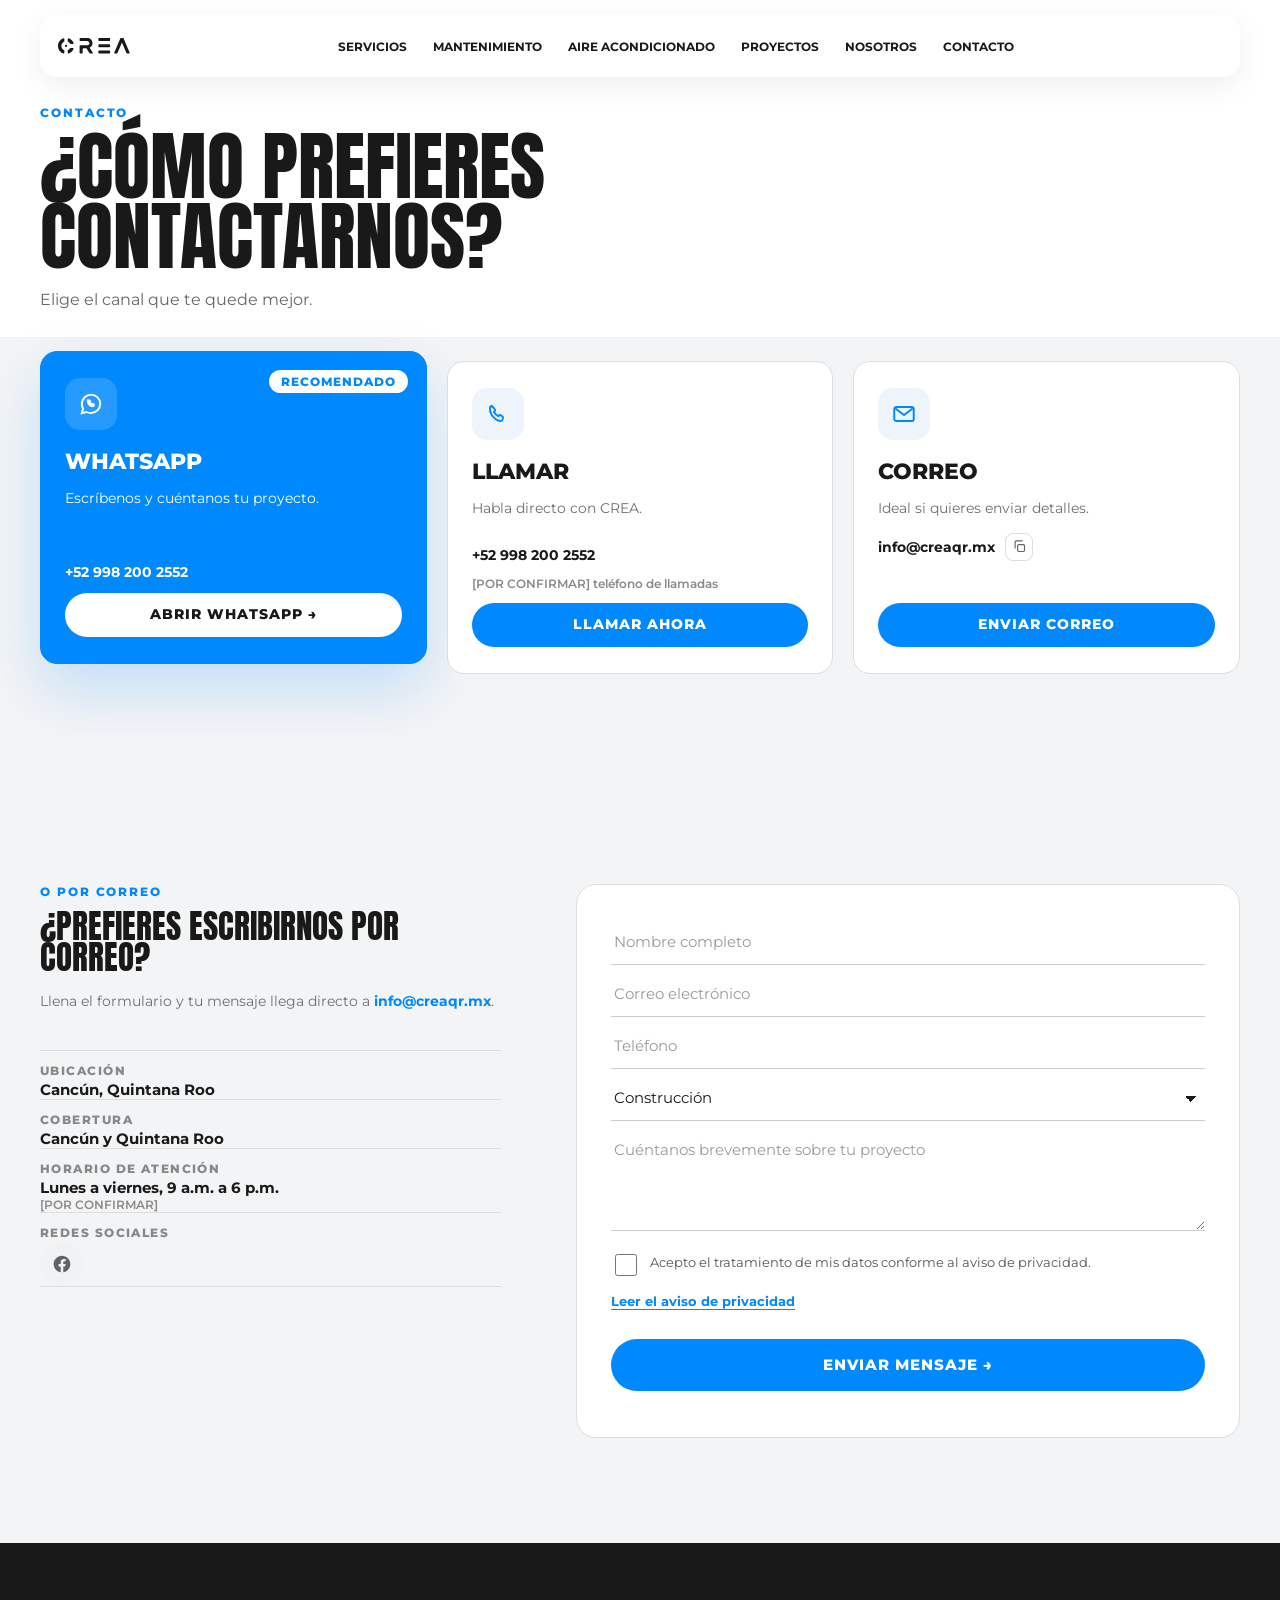
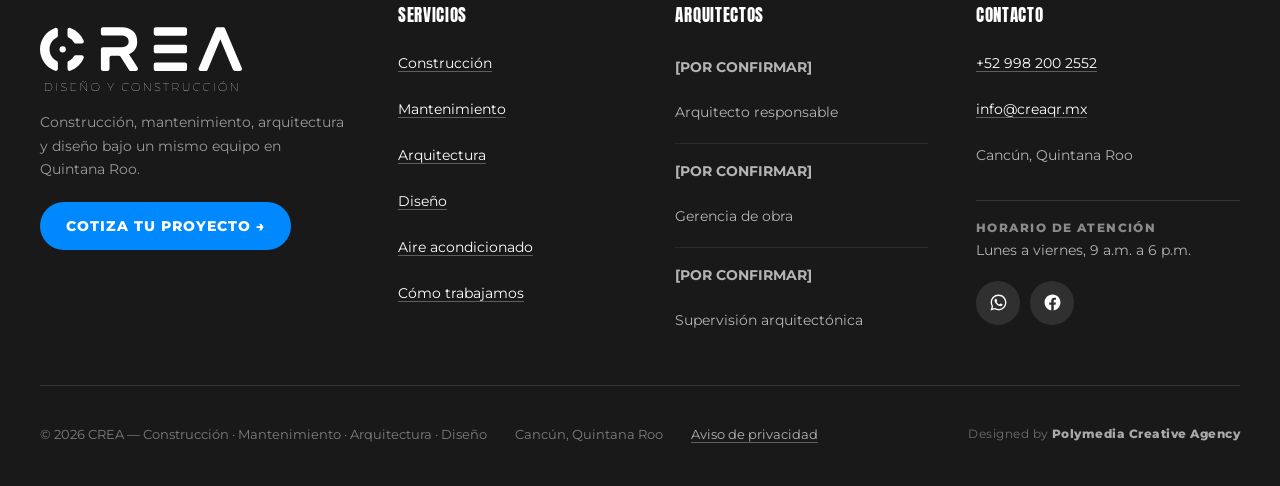
==== commit d6efcfb9: "feat: reducir friccion del embudo de conversion - Contacto: hero compacto y h2 redundante solo para " ====
--- a/contacto/index.html
+++ b/contacto/index.html
@@ -109,7 +109,7 @@
   <!-- ============ 4 CANALES ============ -->
   <section class="section contacto-canales">
     <div class="container">
-      <h2 class="display contacto-h2">Formas de escribirnos</h2>
+      <h2 class="display contacto-h2 sr-only">Formas de escribirnos</h2>
       <div class="canales-grid">
 
         <article class="canal canal--destacado">
@@ -231,6 +231,7 @@
             <select id="f-tipo" name="tipo_proyecto">
               <option value="Construcción">Construcción</option>
               <option value="Mantenimiento">Mantenimiento</option>
+              <option value="Aire acondicionado (instalación)">Aire acondicionado (instalación)</option>
               <option value="Arquitectura">Arquitectura</option>
               <option value="Diseño">Diseño</option>
               <option value="Otro">Otro</option>
@@ -271,7 +272,7 @@
       <div class="foot-brand">
         <img src="../assets/Crea_logo_asset-01.svg" width="176" height="73" loading="lazy" decoding="async" alt="CREA">
         <p class="foot-tagline">Construcción, mantenimiento, arquitectura y diseño bajo un mismo equipo en Quintana Roo.</p>
-        <a class="btn blue foot-cta" href="https://wa.me/5219982002552?text=Hola%2C%20me%20gustar%C3%ADa%20cotizar%20un%20proyecto%20con%20CREA." target="_blank" rel="noopener" data-track="whatsapp" data-track-pos="footer-contacto">Cotiza tu proyecto →</a>
+        <a class="btn blue foot-cta" href="https://wa.me/5219982002552?text=Hola%2C%20me%20gustar%C3%ADa%20cotizar%20un%20proyecto%20con%20CREA." target="_blank" rel="noopener" data-contacto="whatsapp" data-wa data-track="whatsapp" data-track-pos="footer-contacto">Cotiza tu proyecto →</a>
       </div>
 
       <nav class="foot-col" aria-labelledby="foot-serv">
@@ -299,7 +300,7 @@
         <h2 class="foot-h">Contacto</h2>
         <ul class="foot-list">
           <li>
-            <a href="https://wa.me/5219982002552" target="_blank" rel="noopener" data-track="whatsapp" data-track-pos="footer-contacto">+52 998 200 2552</a>
+            <a href="https://wa.me/5219982002552" target="_blank" rel="noopener" data-contacto="whatsapp" data-wa data-track="whatsapp" data-track-pos="footer-contacto">+52 998 200 2552</a>
           </li>
           <li>
             <a href="mailto:info@creaqr.mx" data-track="email" data-track-pos="footer-contacto">info@creaqr.mx</a>
@@ -308,7 +309,7 @@
         </ul>
         <p class="foot-hours"><span class="foot-hours-label">Horario de atención</span>Lunes a viernes, 9 a.m. a 6 p.m.</p>
         <div class="foot-socials">
-          <a class="foot-ic" href="https://wa.me/5219982002552" target="_blank" rel="noopener" data-track="whatsapp" data-track-pos="footer-contacto-whatsapp" aria-label="Escríbenos por WhatsApp">
+          <a class="foot-ic" href="https://wa.me/5219982002552" target="_blank" rel="noopener" data-contacto="whatsapp" data-wa data-track="whatsapp" data-track-pos="footer-contacto-whatsapp" aria-label="Escríbenos por WhatsApp">
             <svg viewBox="0 0 24 24" aria-hidden="true" focusable="false" fill="currentColor"><path d="M12.04 2C6.58 2 2.13 6.45 2.13 11.91c0 1.75.46 3.46 1.32 4.96L2 22l5.25-1.38c1.45.79 3.08 1.21 4.79 1.21 5.46 0 9.91-4.45 9.91-9.91S17.5 2 12.04 2m0 18.15c-1.48 0-2.93-.4-4.2-1.15l-.3-.18-3.12.82.83-3.04-.2-.31a8.2 8.2 0 0 1-1.26-4.38c0-4.54 3.7-8.23 8.25-8.23s8.25 3.69 8.25 8.23-3.7 8.24-8.25 8.24m4.52-6.16c-.25-.12-1.47-.72-1.69-.81-.23-.08-.39-.12-.56.13-.16.24-.64.8-.79.97-.14.16-.29.19-.54.06-.25-.12-1.05-.39-1.99-1.23-.74-.66-1.23-1.47-1.38-1.72-.14-.25-.01-.38.11-.5.11-.11.25-.29.37-.43.12-.15.17-.25.25-.41.08-.17.04-.31-.02-.43-.06-.12-.56-1.35-.77-1.85-.2-.48-.4-.42-.56-.43h-.47c-.17 0-.43.06-.66.31s-.86.85-.86 2.06.88 2.39 1 2.55c.13.17 1.74 2.65 4.21 3.72.59.25 1.05.4 1.4.52.59.19 1.13.16 1.55.1.47-.07 1.47-.6 1.68-1.18.2-.58.2-1.08.15-1.18-.06-.11-.23-.17-.48-.29"/></svg>
           </a>
           <a class="foot-ic" href="https://www.facebook.com/CREAQR.MX/" target="_blank" rel="noopener" data-track="facebook" data-track-pos="footer-contacto-facebook" aria-label="Facebook de CREA">
@@ -327,6 +328,8 @@
   </div>
 </footer>
 
+<a class="mobile-bar" href="https://wa.me/5219982002552?text=Hola%2C%20me%20gustar%C3%ADa%20cotizar%20un%20proyecto%20con%20CREA." target="_blank" rel="noopener" data-contacto="whatsapp" data-wa data-track="whatsapp" data-track-pos="contacto-barra-movil">Escríbenos por WhatsApp →</a>
+
 <script src="../js/main.js" defer></script>
 </body>
 </html>
--- a/css/styles.css
+++ b/css/styles.css
@@ -87,6 +87,7 @@
   text-transform: uppercase;
   font-weight: 400;
   line-height: .92;
+  text-wrap: balance;
 }
 
 .eyebrow {
@@ -591,7 +592,7 @@
 
 .sectores-grid {
   display: grid;
-  grid-template-columns: repeat(3, 1fr);
+  grid-template-columns: repeat(4, 1fr);
   gap: 20px;
   margin-bottom: 44px;
 }
@@ -605,6 +606,25 @@
   border: 1px solid var(--line);
   border-radius: var(--r);
   padding: 30px;
+  transition: border-color .2s ease, transform .2s ease, box-shadow .2s ease;
+}
+
+.sector-card:hover {
+  border-color: var(--blue);
+  transform: translateY(-3px);
+  box-shadow: 0 18px 40px -24px rgba(0, 0, 0, .35);
+}
+
+.sector-cta {
+  display: inline-flex;
+  align-items: center;
+  min-height: 44px;
+  margin-top: 14px;
+  color: var(--blue);
+  font-size: 13px;
+  font-weight: 800;
+  text-transform: uppercase;
+  letter-spacing: .07em;
 }
 
 .sector-icon {
@@ -649,7 +669,7 @@
 .sectores-cta {
   display: flex;
   justify-content: center;
-  margin: 0 0 44px;
+  margin: 0 0 64px;
 }
 
 .mantenimiento-areas {
@@ -734,13 +754,20 @@
   line-height: 1.6;
 }
 
+.cards {
+  display: grid;
+  grid-template-columns: repeat(3, 1fr);
+  gap: 13px;
+}
+
+/* 5 tarjetas: 3 arriba y 2 abajo, centradas. Va despues de .cards para que
+   su columnas ganen (misma especificidad). */
 .services-grid {
   display: grid;
   grid-template-columns: repeat(6, 1fr);
   gap: 13px;
 }
 
-/* 5 tarjetas: 3 arriba y 2 abajo, centradas. */
 .services-grid > .card {
   grid-column: span 2;
 }
@@ -751,12 +778,6 @@
 
 .services-grid > .card:nth-child(5) {
   grid-column: 4 / span 2;
-}
-
-.cards {
-  display: grid;
-  grid-template-columns: repeat(3, 1fr);
-  gap: 13px;
 }
 
 .card {
@@ -1742,7 +1763,7 @@
   z-index: 40;
   left: 12px;
   right: 12px;
-  bottom: 12px;
+  bottom: calc(12px + env(safe-area-inset-bottom, 0px));
   min-height: 54px;
   align-items: center;
   justify-content: center;
@@ -1762,7 +1783,7 @@
   position: fixed;
   z-index: 40;
   right: 24px;
-  bottom: 24px;
+  bottom: calc(24px + env(safe-area-inset-bottom, 0px));
   display: none;
   align-items: center;
   gap: 10px;
@@ -1790,6 +1811,7 @@
   z-index: 60;
   display: grid;
   place-items: center;
+  overscroll-behavior: contain;
 }
 
 .lightbox[hidden] {
@@ -1906,6 +1928,20 @@
     flex: 1 1 260px;
     max-width: none;
   }
+
+  .sectores-grid {
+    grid-template-columns: repeat(2, 1fr);
+  }
+
+  .services-grid {
+    grid-template-columns: repeat(2, 1fr);
+  }
+
+  .services-grid > .card,
+  .services-grid > .card:nth-child(4),
+  .services-grid > .card:nth-child(5) {
+    grid-column: auto;
+  }
 }
 
 @media (max-width: 800px) {
@@ -2055,6 +2091,12 @@
     grid-template-columns: 1fr;
   }
 
+  .services-grid > .card,
+  .services-grid > .card:nth-child(4),
+  .services-grid > .card:nth-child(5) {
+    grid-column: auto;
+  }
+
   .sectores-grid {
     gap: 16px;
     margin-bottom: 34px;
@@ -2403,17 +2445,17 @@
 
 .contacto-hero {
   background: #fff;
-  padding-bottom: 40px;
+  padding-bottom: 24px;
 }
 
 .contacto-hero .display {
-  font-size: clamp(46px, 7vw, 92px);
+  font-size: clamp(40px, 6vw, 76px);
   margin: 12px 0 0;
   max-width: 900px;
 }
 
 .contacto-lead {
-  margin: 18px 0 0;
+  margin: 14px 0 0;
   max-width: 520px;
   color: #666;
   font-size: 16px;
@@ -2440,7 +2482,7 @@
 
 .contacto-canales {
   background: var(--soft);
-  padding-top: 60px;
+  padding-top: 24px;
 }
 
 .contacto-h2 {
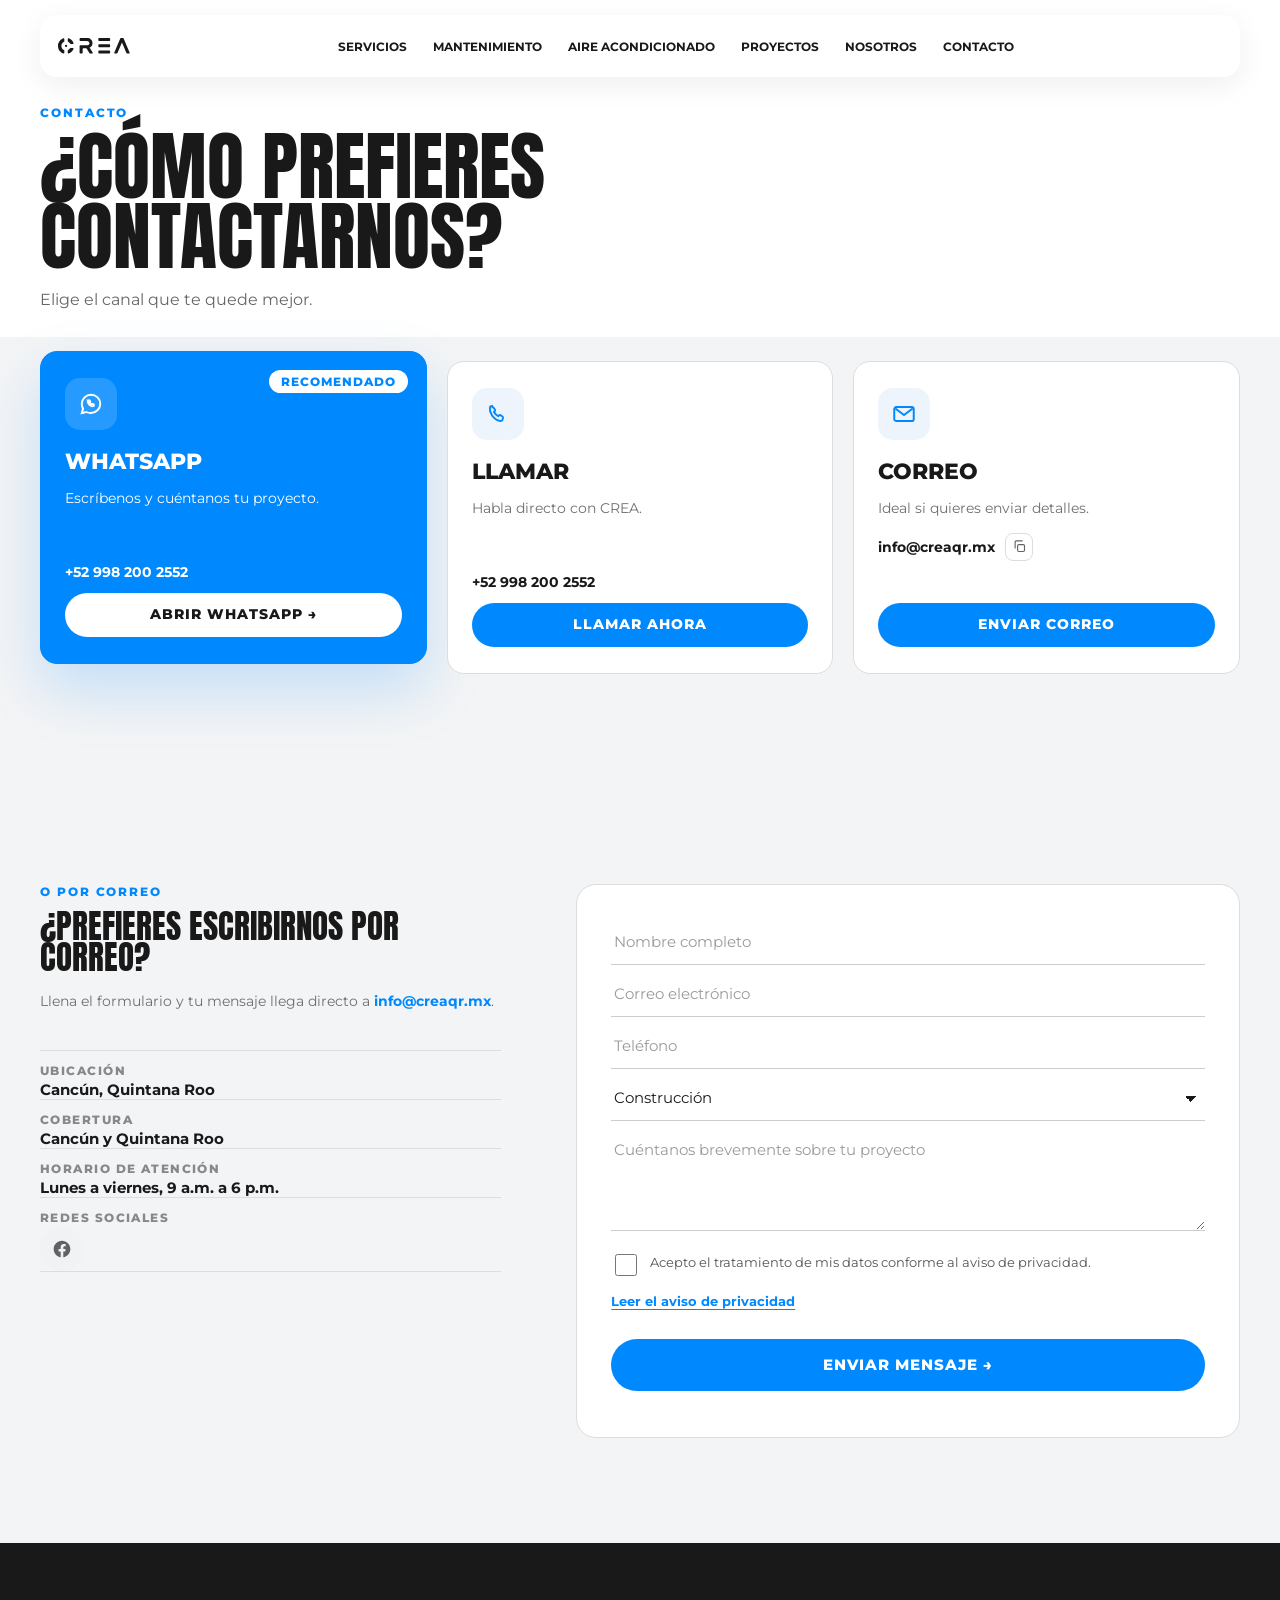
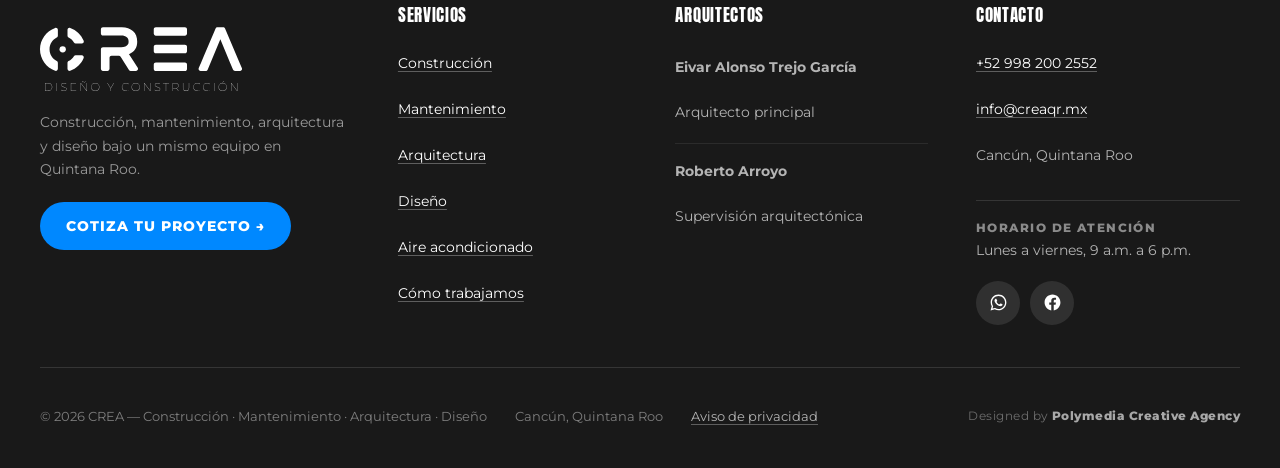
==== commit a4ec84bc: "fix: retirar placeholders visibles y dar prueba social real - Footer (3 paginas): Eivar Alonso Trejo" ====
--- a/contacto/index.html
+++ b/contacto/index.html
@@ -130,7 +130,6 @@
           <h3 class="canal-title">Llamar</h3>
           <p class="canal-text">Habla directo con CREA.</p>
           <p class="canal-meta">+52 998 200 2552</p>
-          <p class="canal-note">[POR CONFIRMAR] teléfono de llamadas</p>
           <a class="btn blue canal-btn" href="tel:+529982002552" data-contacto="llamar" data-track="contacto_llamar">Llamar ahora</a>
         </article>
 
@@ -174,7 +173,7 @@
           </li>
           <li>
             <span class="contact-label">Horario de atención</span>
-            <span>Lunes a viernes, 9 a.m. a 6 p.m. <span class="canal-note">[POR CONFIRMAR]</span></span>
+            <span>Lunes a viernes, 9 a.m. a 6 p.m.</span>
           </li>
           <li>
             <span class="contact-label">Redes sociales</span>
@@ -290,9 +289,8 @@
       <nav class="foot-col" aria-labelledby="foot-arch">
         <h2 class="foot-h" id="foot-arch">Arquitectos</h2>
         <ul class="foot-list">
-          <li><span class="foot-name">[POR CONFIRMAR]</span><span class="foot-role">Arquitecto responsable</span></li>
-          <li><span class="foot-name">[POR CONFIRMAR]</span><span class="foot-role">Gerencia de obra</span></li>
-          <li><span class="foot-name">[POR CONFIRMAR]</span><span class="foot-role">Supervisión arquitectónica</span></li>
+          <li><span class="foot-name">Eivar Alonso Trejo García</span><span class="foot-role">Arquitecto principal</span></li>
+          <li><span class="foot-name">Roberto Arroyo</span><span class="foot-role">Supervisión arquitectónica</span></li>
         </ul>
       </nav>
 
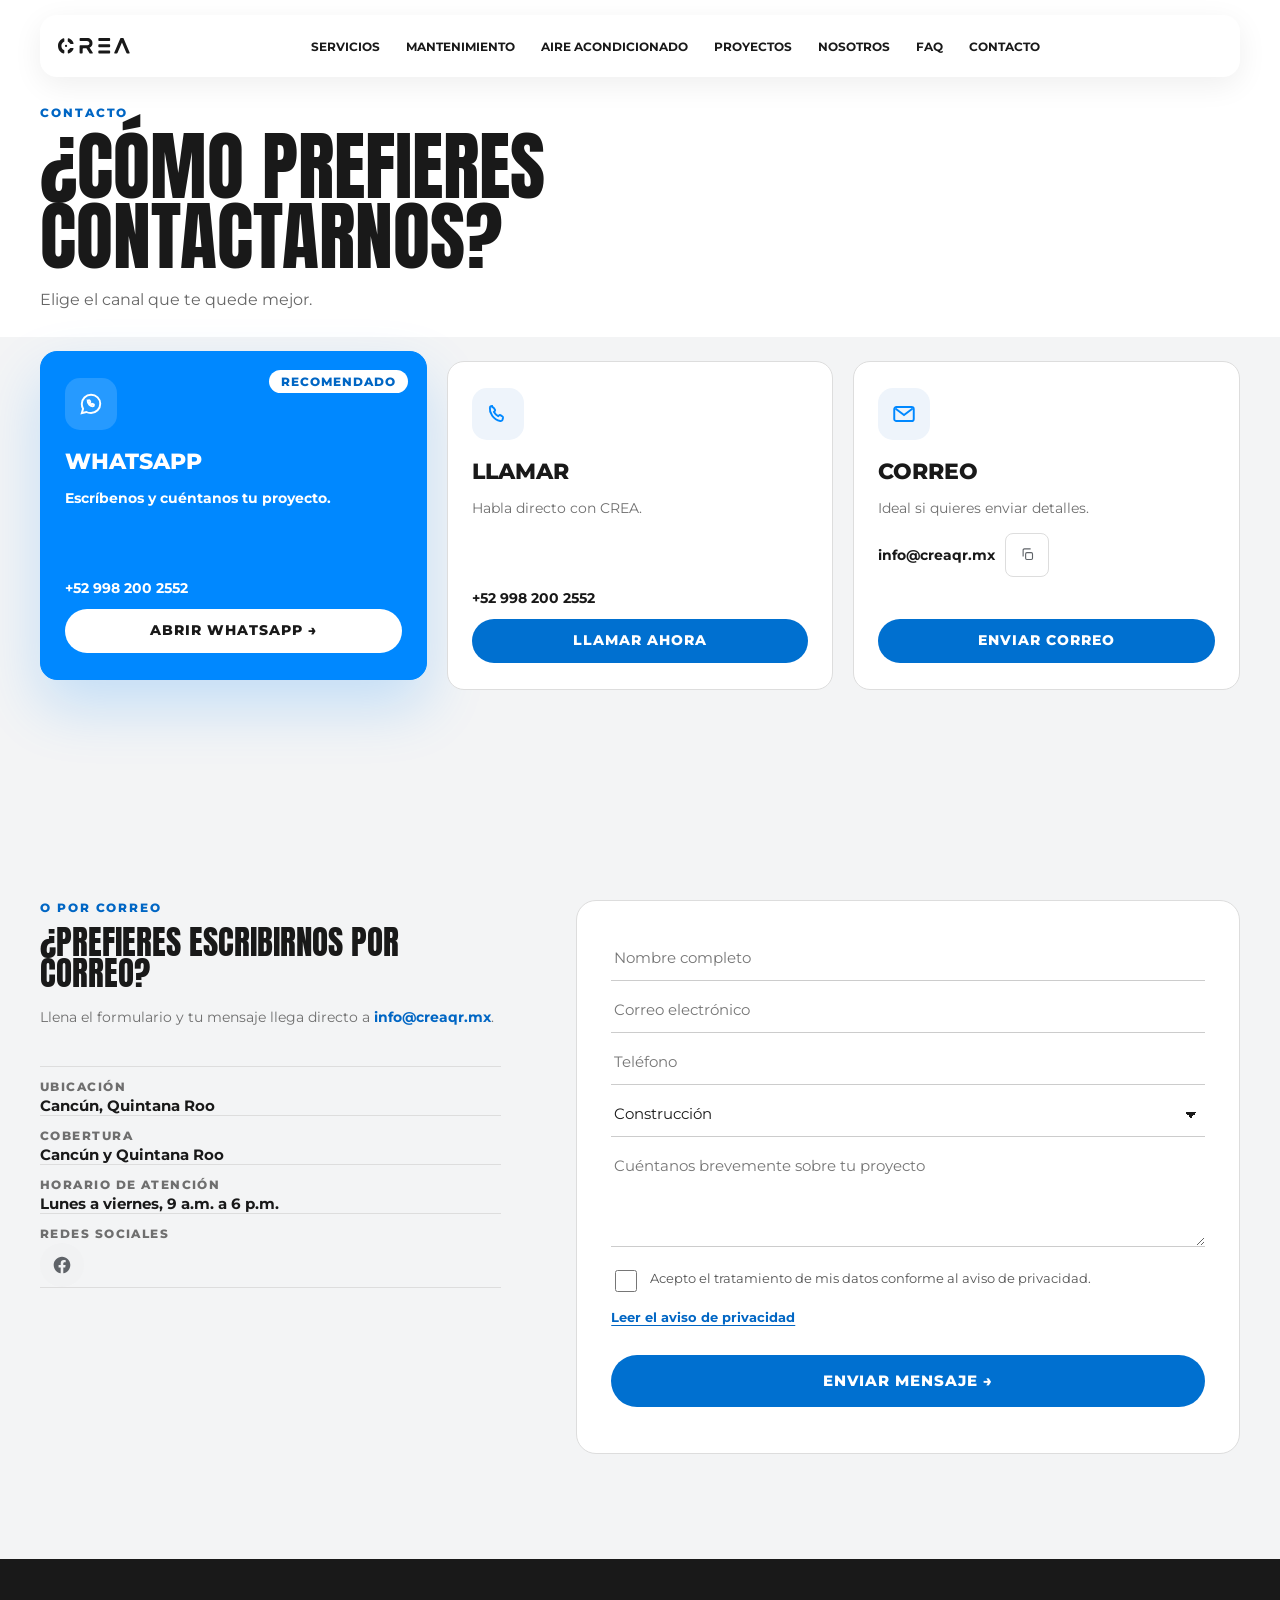
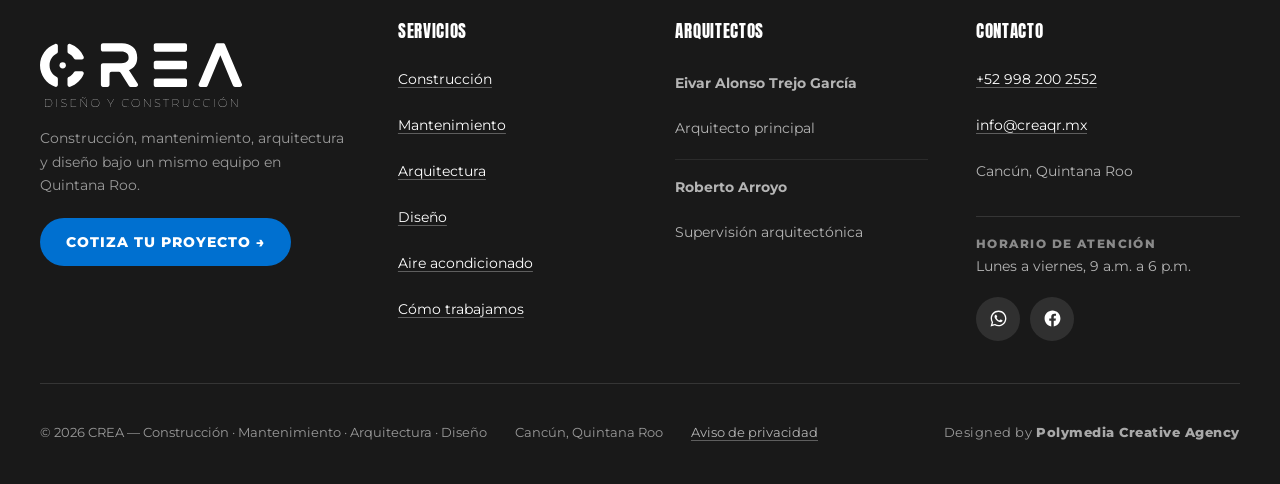
==== commit 7670a922: "feat: agregar FAQ al header fijo y ajustar el colapso del menu - FAQ en el menu de las 4 paginas, an" ====
--- a/contacto/index.html
+++ b/contacto/index.html
@@ -76,6 +76,7 @@
       <a href="../instalacion-aire-acondicionado-cancun/">Aire acondicionado</a>
       <a href="../index.html#proyectos">Proyectos</a>
       <a href="../index.html#nosotros">Nosotros</a>
+      <a href="../index.html#faq">FAQ</a>
       <a href="./" aria-current="page">Contacto</a>
     </nav>
 
--- a/css/styles.css
+++ b/css/styles.css
@@ -10,6 +10,11 @@
 
 :root {
   --blue: #0088ff;
+  /* Variantes de --blue para cumplir AA sin tocar el azul de marca.
+     Pendientes de aprobación de CREA (ver cambio-05):
+     --blue-cta con texto blanco = 4.97:1 · --blue-ink sobre blanco = 5.5:1 */
+  --blue-cta: #0070d0;
+  --blue-ink: #0066c4;
   --black: #191919;
   --soft: #f3f4f5;
   --line: #ddd;
@@ -95,7 +100,7 @@
   font-weight: 800;
   letter-spacing: .16em;
   text-transform: uppercase;
-  color: var(--blue);
+  color: var(--blue-ink);
 }
 
 .section-note {
@@ -131,7 +136,7 @@
 }
 
 .blue {
-  background: var(--blue);
+  background: var(--blue-cta);
   color: #fff;
 }
 
@@ -220,9 +225,9 @@
   min-height: 44px;
   padding: 0 16px;
   border-radius: 999px;
-  background: var(--blue);
-  color: #fff;
-  font-size: 13px;
+  background: var(--blue-cta);
+  color: #fff;
+  font-size: 14px;
   font-weight: 800;
   text-transform: uppercase;
   letter-spacing: .05em;
@@ -405,7 +410,7 @@
   max-width: 480px;
   line-height: 1.6;
   font-size: 17px;
-  font-weight: 500;
+  font-weight: 700;
 }
 
 .actions {
@@ -620,7 +625,7 @@
   align-items: center;
   min-height: 44px;
   margin-top: 14px;
-  color: var(--blue);
+  color: var(--blue-ink);
   font-size: 13px;
   font-weight: 800;
   text-transform: uppercase;
@@ -807,11 +812,13 @@
 
 .card--featured .card-benefit {
   color: #fff;
+  font-weight: 700;
   border-bottom-color: rgba(255,255,255,.35);
 }
 
 .card--featured ul {
   color: #fff;
+  font-weight: 700;
 }
 
 .card--featured li {
@@ -910,7 +917,7 @@
   align-self: flex-start;
   min-height: 44px;
   margin-top: 22px;
-  color: var(--blue);
+  color: var(--blue-ink);
   font-size: 14px;
   font-weight: 800;
   text-transform: uppercase;
@@ -1189,7 +1196,7 @@
 
 .point-num {
   border: 1px solid var(--blue);
-  color: var(--blue);
+  color: var(--blue-ink);
   border-radius: 50%;
   width: 32px;
   height: 32px;
@@ -1216,37 +1223,6 @@
 
 /* ---------- 11. Contacto ---------- */
 
-.contact {
-  background: var(--soft);
-}
-
-.contact-grid {
-  display: grid;
-  grid-template-columns: .82fr 1.18fr;
-  gap: 75px;
-  align-items: start;
-}
-
-.contact h2 {
-  font-size: clamp(44px, 5vw, 66px);
-  margin: 12px 0 18px;
-}
-
-.contact-copy p {
-  color: #6d6d6d;
-  font-size: 15px;
-  line-height: 1.7;
-  max-width: 420px;
-  margin: 0;
-}
-
-.contact-cta {
-  margin-top: 26px;
-  min-height: 56px;
-  padding: 16px 30px;
-  font-size: 15px;
-}
-
 .contact-data {
   list-style: none;
   margin: 36px 0 0;
@@ -1272,7 +1248,7 @@
   font-weight: 800;
   letter-spacing: .12em;
   text-transform: uppercase;
-  color: #888;
+  color: #6f6f6f;
 }
 
 .contact-data a {
@@ -1390,7 +1366,7 @@
 
 .field input::placeholder,
 .field textarea::placeholder {
-  color: #9a9a9a;
+  color: #767676;
 }
 
 .field input:focus,
@@ -1450,7 +1426,7 @@
   display: inline-flex;
   align-items: center;
   min-height: 44px;
-  color: var(--blue);
+  color: var(--blue-ink);
   text-decoration: underline;
   text-underline-offset: 3px;
   font-size: 13px;
@@ -1607,11 +1583,11 @@
 .foot-role {
   min-height: 0;
   font-size: 13px;
-  color: #7e7e7e;
+  color: #9a9a9a;
 }
 
 .foot-muted {
-  color: #7e7e7e;
+  color: #9a9a9a;
 }
 
 .foot-hours {
@@ -1685,7 +1661,7 @@
 .foot-copy {
   margin: 0;
   font-size: 13px;
-  color: #7e7e7e;
+  color: #9a9a9a;
 }
 
 .foot-legal {
@@ -1704,9 +1680,9 @@
 
 .foot-credit {
   margin: 0 0 0 auto;
-  font-size: 12px;
+  font-size: 13px;
   letter-spacing: .04em;
-  color: #6d6d6d;
+  color: #9a9a9a;
 }
 
 .foot-credit strong {
@@ -1742,7 +1718,7 @@
 }
 
 .legal-copy a {
-  color: var(--blue);
+  color: var(--blue-ink);
   text-decoration: underline;
   text-underline-offset: 3px;
   font-weight: 700;
@@ -1767,7 +1743,7 @@
   min-height: 54px;
   align-items: center;
   justify-content: center;
-  background: var(--blue);
+  background: var(--blue-cta);
   color: #fff;
   border-radius: 999px;
   text-align: center;
@@ -1790,7 +1766,7 @@
   min-height: 58px;
   padding: 0 24px;
   border-radius: 999px;
-  background: var(--blue);
+  background: var(--blue-cta);
   color: #fff;
   font-size: 14px;
   font-weight: 800;
@@ -1800,7 +1776,7 @@
 }
 
 .wa-float:hover {
-  background: #0077e0;
+  background: #0062b8;
 }
 
 /* ---------- 16. Visor de fotos ---------- */
@@ -1944,15 +1920,9 @@
   }
 }
 
-@media (max-width: 800px) {
-  html {
-    scroll-padding-top: 88px;
-  }
-
-  .container {
-    width: calc(100% - 32px);
-  }
-
+/* El menú de escritorio deja de caber con 7 ítems por debajo de ~1120px:
+   pasa a hamburguesa antes de desbordar, sin tocar la retícula del resto. */
+@media (max-width: 1120px) {
   .navlinks {
     position: absolute;
     top: 100%;
@@ -1996,6 +1966,16 @@
     padding: 0 10px 0 14px;
     gap: 10px;
   }
+}
+
+@media (max-width: 800px) {
+  html {
+    scroll-padding-top: 96px;
+  }
+
+  .container {
+    width: calc(100% - 32px);
+  }
 
   .logo img {
     max-width: 84px;
@@ -2085,7 +2065,6 @@
   .cards,
   .proceso-grid,
   .about,
-  .contact-grid,
   .sectores-grid,
   .legal-grid {
     grid-template-columns: 1fr;
@@ -2158,14 +2137,6 @@
 
   .about-copy {
     padding: 26px;
-  }
-
-  .contact h2 {
-    font-size: clamp(38px, 10vw, 50px);
-  }
-
-  .contact-cta {
-    width: 100%;
   }
 
   .form-wrap {
@@ -2292,12 +2263,162 @@
   margin: 14px 0 0;
   max-width: 560px;
   font-size: 15px;
-  font-weight: 600;
+  font-weight: 700;
   line-height: 1.7;
 }
 
 .closing-actions {
   flex: 0 0 auto;
+}
+
+/* ---------- 17d. Preguntas frecuentes (inicio y aire acondicionado) ---------- */
+
+.faq {
+  background: var(--soft);
+}
+
+.faq-inner {
+  display: grid;
+  grid-template-columns: .85fr 1.5fr;
+  gap: 56px;
+  align-items: start;
+}
+
+.faq-head h2 {
+  font-size: clamp(38px, 4.4vw, 58px);
+  margin: 12px 0 0;
+}
+
+.faq-lead {
+  margin: 16px 0 0;
+  max-width: 360px;
+  color: #5f5f5f;
+  font-size: 15px;
+  line-height: 1.7;
+  font-weight: 500;
+}
+
+.faq-list {
+  display: grid;
+  gap: 12px;
+}
+
+.faq-item {
+  background: #fff;
+  border: 1px solid var(--line);
+  border-radius: var(--rs);
+  transition: border-color .2s ease;
+}
+
+.faq-item:hover {
+  border-color: #b9d9f5;
+}
+
+.faq-item[open] {
+  border-color: var(--blue);
+}
+
+.faq-item summary {
+  display: flex;
+  align-items: center;
+  gap: 16px;
+  min-height: 60px;
+  padding: 16px 22px;
+  cursor: pointer;
+  list-style: none;
+}
+
+.faq-item summary::-webkit-details-marker {
+  display: none;
+}
+
+.faq-item summary:focus-visible {
+  outline: 3px solid var(--blue);
+  outline-offset: 3px;
+  border-radius: var(--rs);
+}
+
+.faq-num {
+  flex: 0 0 auto;
+  display: flex;
+  align-items: center;
+  justify-content: center;
+  width: 36px;
+  height: 36px;
+  border: 1px solid var(--blue);
+  border-radius: 50%;
+  color: var(--blue-ink);
+  font-size: 12px;
+  font-weight: 800;
+  letter-spacing: .02em;
+}
+
+.faq-q {
+  flex: 1;
+  margin: 0;
+  font-family: 'Montserrat', sans-serif;
+  font-size: 16px;
+  font-weight: 700;
+  line-height: 1.45;
+  color: var(--black);
+}
+
+.faq-icon {
+  position: relative;
+  flex: 0 0 auto;
+  width: 20px;
+  height: 20px;
+}
+
+.faq-icon::before,
+.faq-icon::after {
+  content: '';
+  position: absolute;
+  left: 50%;
+  top: 50%;
+  background: var(--blue-ink);
+  border-radius: 2px;
+  transform: translate(-50%, -50%);
+}
+
+.faq-icon::before {
+  width: 14px;
+  height: 2px;
+}
+
+.faq-icon::after {
+  width: 2px;
+  height: 14px;
+  transition: transform .2s ease;
+}
+
+.faq-item[open] .faq-icon::after {
+  transform: translate(-50%, -50%) rotate(90deg);
+}
+
+.faq-body {
+  padding: 0 22px 22px 74px;
+}
+
+.faq-body p {
+  margin: 0;
+  max-width: 66ch;
+  color: #4a4a4a;
+  font-size: 15px;
+  line-height: 1.75;
+}
+
+.faq-body a {
+  color: var(--blue-ink);
+  font-weight: 700;
+  text-decoration: underline;
+  text-underline-offset: 3px;
+}
+
+.faq-cta {
+  display: flex;
+  justify-content: center;
+  margin-top: 40px;
 }
 
 /* ---------- 17c-bis. Página de aire acondicionado ---------- */
@@ -2333,7 +2454,7 @@
 .paquete-sub {
   margin: 16px 0 0;
   font-size: 16px;
-  font-weight: 600;
+  font-weight: 700;
   line-height: 1.7;
   max-width: 520px;
 }
@@ -2371,9 +2492,10 @@
 
 .paquete-note {
   margin: 22px 0 0;
-  font-size: 12px;
+  font-size: 14px;
+  font-weight: 700;
   line-height: 1.6;
-  color: #ffffffd9;
+  color: #fff;
   max-width: 620px;
 }
 
@@ -2437,7 +2559,7 @@
 .marcas-note {
   margin: 22px auto 0;
   font-size: 12px;
-  color: #777;
+  color: #6f6f6f;
   text-align: center;
 }
 
@@ -2473,7 +2595,7 @@
   padding: 6px 16px;
   border-radius: 999px;
   background: #e6f2ff;
-  color: var(--blue);
+  color: var(--blue-ink);
   font-size: 13px;
   font-weight: 800;
   letter-spacing: .06em;
@@ -2524,7 +2646,7 @@
   padding: 4px 12px;
   border-radius: 999px;
   background: #fff;
-  color: var(--blue);
+  color: var(--blue-ink);
   font-size: 12px;
   font-weight: 800;
   letter-spacing: .08em;
@@ -2569,6 +2691,7 @@
 
 .canal--destacado .canal-text {
   color: #fff;
+  font-weight: 700;
 }
 
 .canal-btn {
@@ -2594,7 +2717,7 @@
   margin: 0;
   font-size: 12px;
   font-weight: 600;
-  color: #8a8a8a;
+  color: #6f6f6f;
 }
 
 .canal--destacado .canal-note {
@@ -2605,8 +2728,8 @@
   display: inline-flex;
   align-items: center;
   justify-content: center;
-  width: 28px;
-  height: 28px;
+  width: 44px;
+  height: 44px;
   margin-left: 8px;
   padding: 0;
   border: 1px solid var(--line);
@@ -2625,7 +2748,7 @@
 
 .canal-copy:hover {
   border-color: var(--blue);
-  color: var(--blue);
+  color: var(--blue-ink);
   background: #eef4fb;
 }
 
@@ -2638,7 +2761,7 @@
   min-height: 18px;
   font-size: 12px;
   font-weight: 700;
-  color: var(--blue);
+  color: var(--blue-ink);
 }
 
 /* Formulario de contacto: dos columnas (datos + formulario) */
@@ -2666,7 +2789,7 @@
 }
 
 .form-sub a {
-  color: var(--blue);
+  color: var(--blue-ink);
   font-weight: 700;
 }
 
@@ -2688,13 +2811,17 @@
     gap: 40px;
   }
 
-  .aire-desc-grid {
-    grid-template-columns: 1fr;
-    gap: 30px;
-  }
-
   .pilares-grid {
     grid-template-columns: repeat(2, 1fr);
+  }
+
+  .faq-inner {
+    grid-template-columns: 1fr;
+    gap: 32px;
+  }
+
+  .faq-lead {
+    max-width: 520px;
   }
 }
 
@@ -2725,6 +2852,34 @@
     flex-direction: column;
     align-items: flex-start;
     gap: 18px;
+  }
+
+  .faq-head h2 {
+    font-size: clamp(34px, 8.4vw, 44px);
+  }
+
+  .faq-item summary {
+    gap: 12px;
+    padding: 14px 16px;
+  }
+
+  .faq-num {
+    width: 30px;
+    height: 30px;
+    font-size: 11px;
+  }
+
+  .faq-q {
+    font-size: 15px;
+  }
+
+  .faq-body {
+    padding: 0 16px 20px;
+  }
+
+  .faq-cta,
+  .faq-cta .btn {
+    width: 100%;
   }
 }
 
